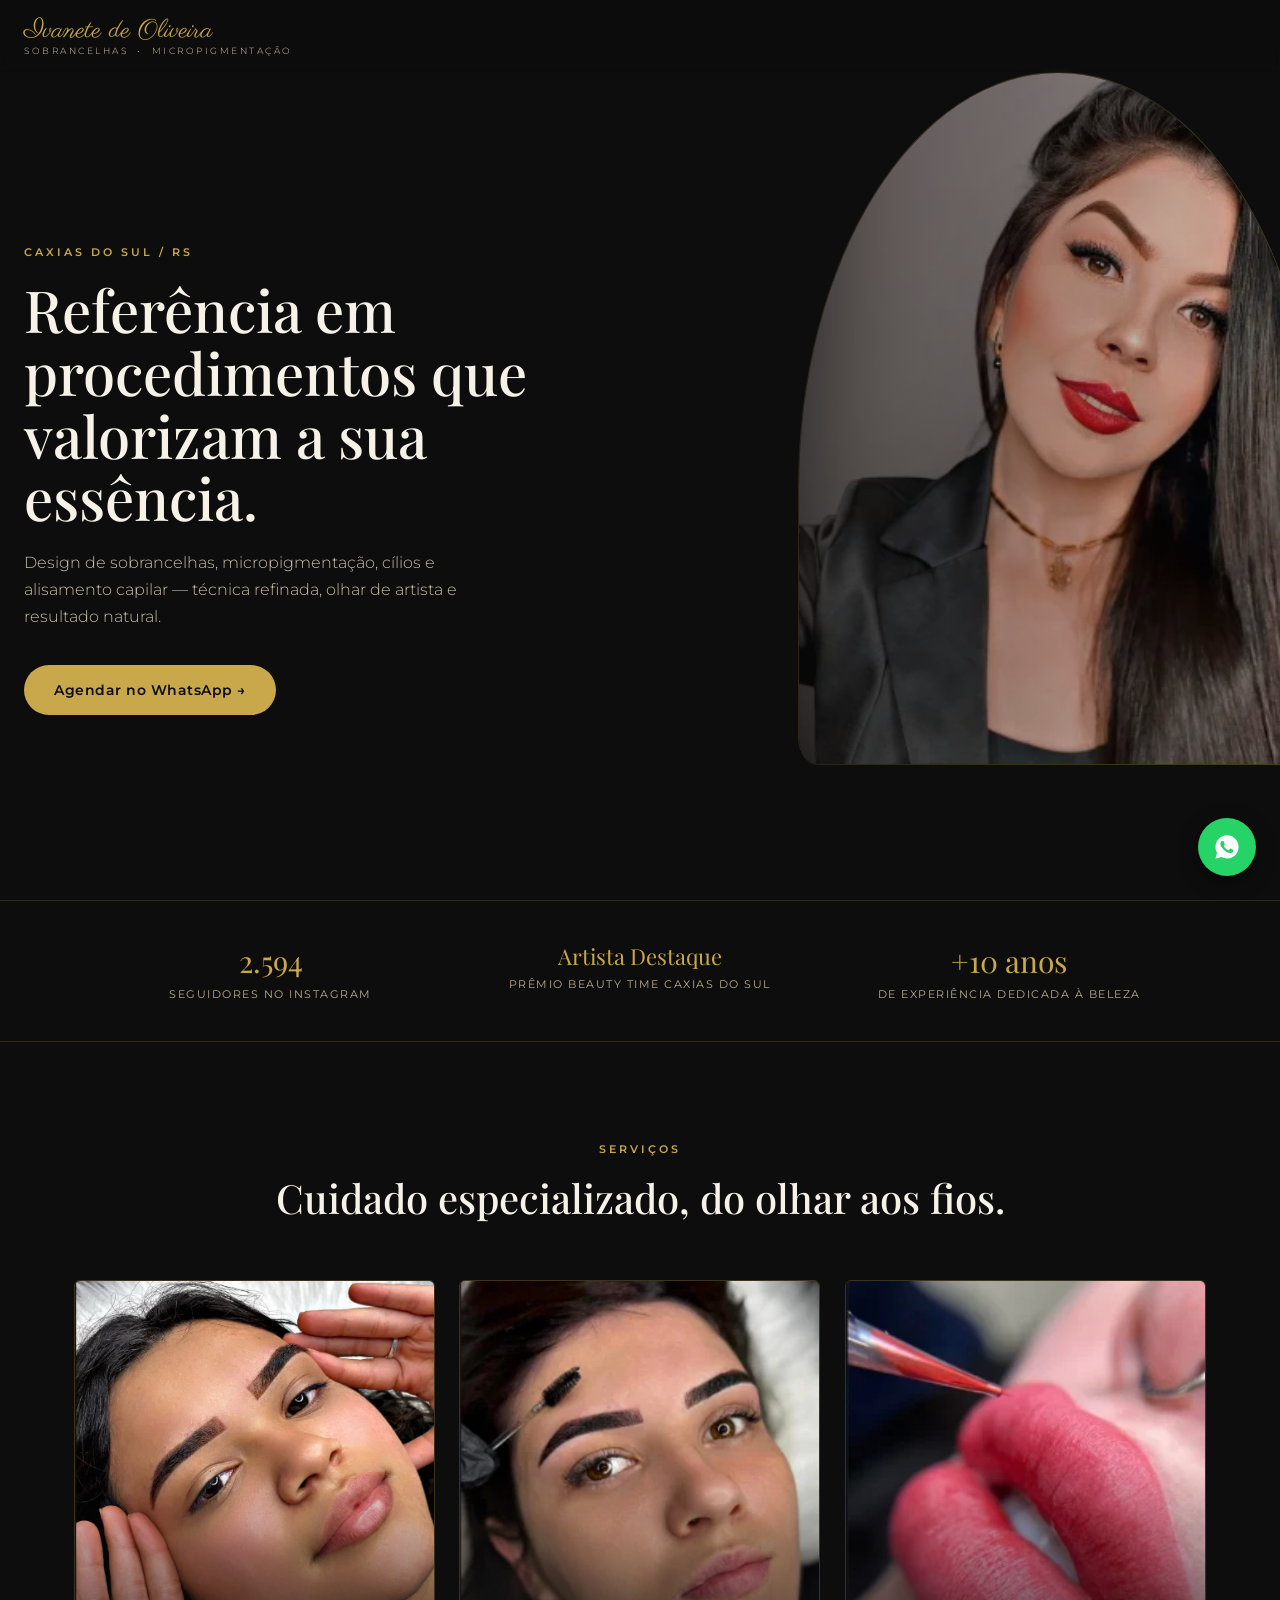
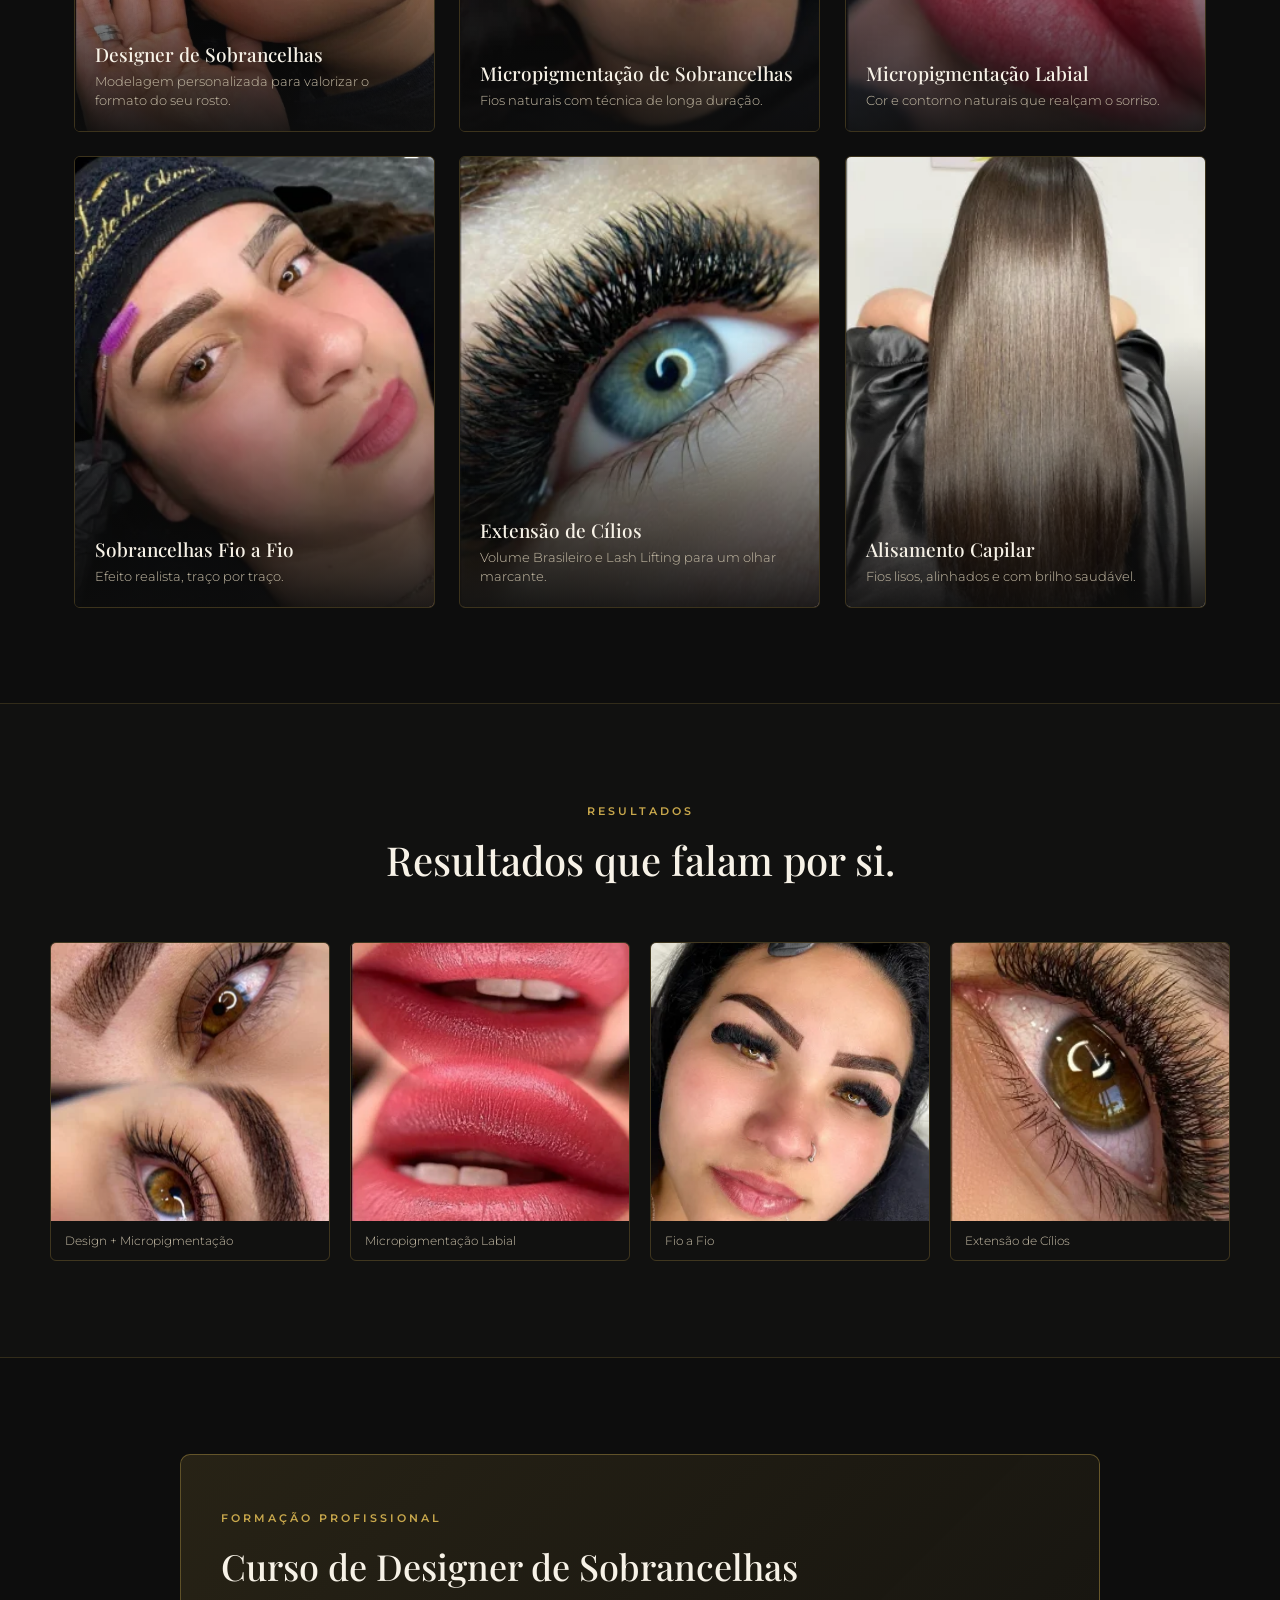
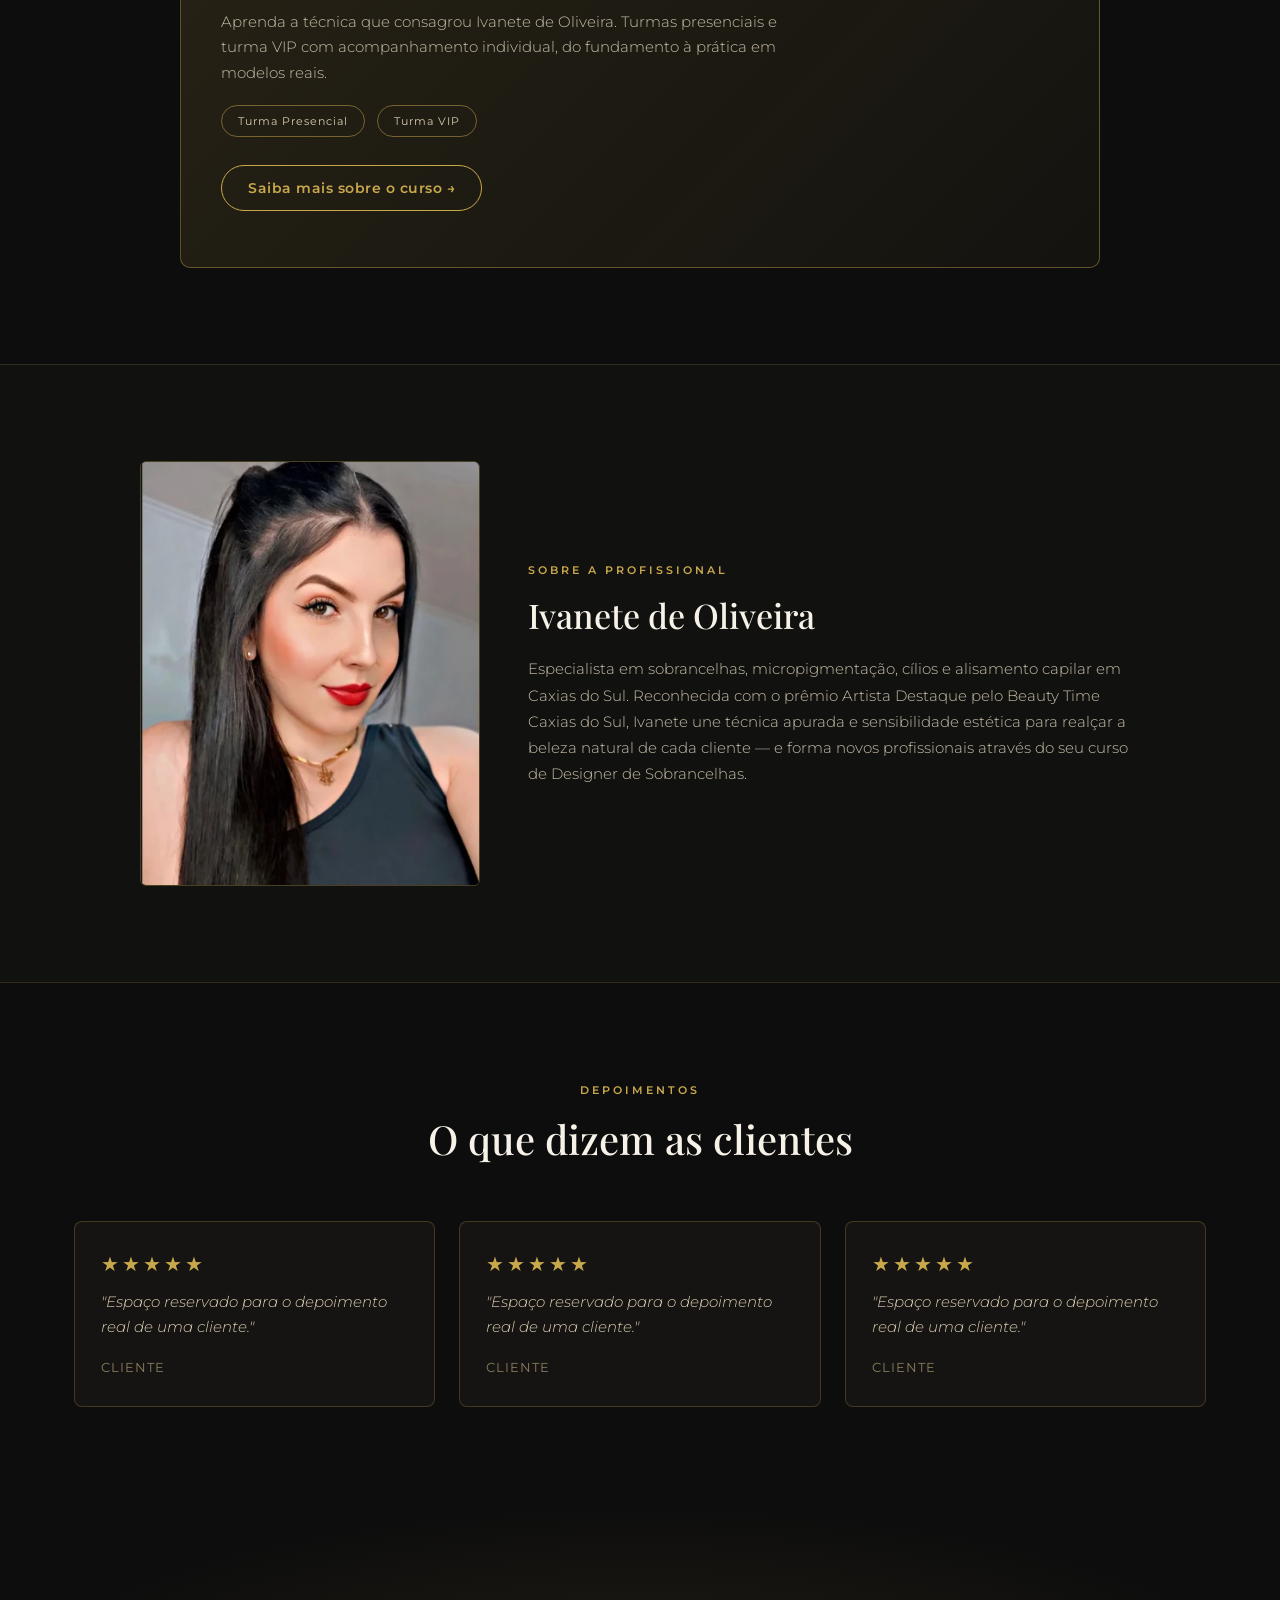
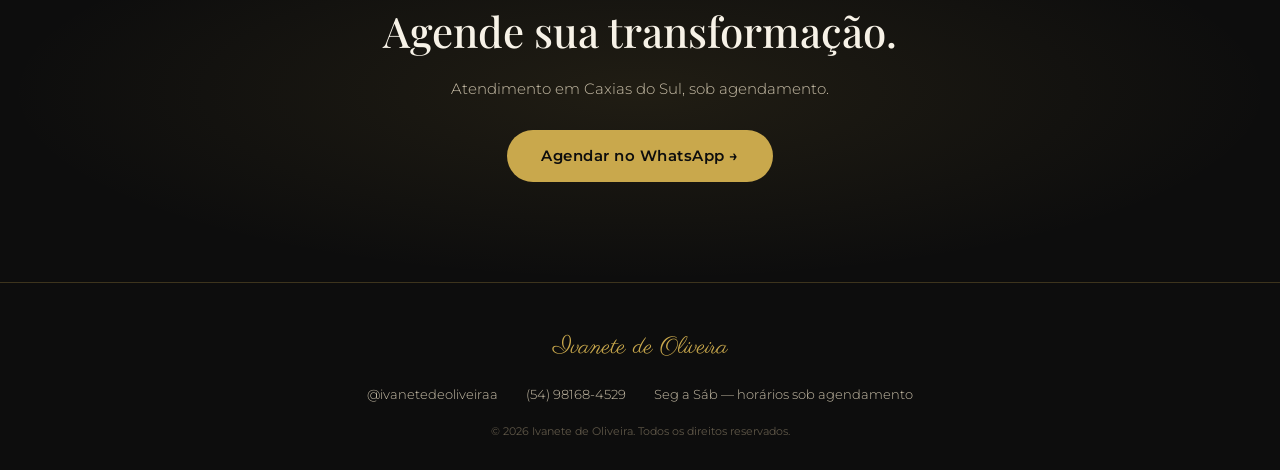
==== site/index.html @ 8d602ed1 "Add Ivanete de Oliveira landing page and design handoff bundle Implements the Claude Design handoff " ====
<!DOCTYPE html>
<html lang="pt-BR">
<head>
<meta charset="utf-8">
<meta name="viewport" content="width=device-width, initial-scale=1">
<title>Ivanete de Oliveira — Sobrancelhas • Micropigmentação • Caxias do Sul</title>
<meta name="description" content="Ivanete de Oliveira — especialista em design de sobrancelhas, micropigmentação, cílios e alisamento capilar em Caxias do Sul/RS. Agende no WhatsApp.">
<link rel="preconnect" href="https://fonts.googleapis.com">
<link rel="preconnect" href="https://fonts.gstatic.com" crossorigin>
<link href="https://fonts.googleapis.com/css2?family=Parisienne&family=Playfair+Display:ital,wght@0,400;0,500;0,600;1,400&family=Montserrat:wght@300;400;500;600;700&display=swap" rel="stylesheet">
<link rel="stylesheet" href="styles.css">
</head>
<body>

<!-- NAV -->
<header class="nav">
  <div class="nav-brand">
    <span class="nav-name">Ivanete de Oliveira</span>
    <span class="nav-tag">SOBRANCELHAS &nbsp;•&nbsp; MICROPIGMENTAÇÃO</span>
  </div>
</header>

<main>
  <!-- HERO -->
  <section class="hero" aria-label="Hero">
    <div class="hero-media">
      <div class="hero-arch">
        <img src="assets/img/hero-photo.webp" alt="Ivanete de Oliveira, especialista em sobrancelhas" width="520" height="693" style="object-position:49.56% 50%;">
      </div>
      <div class="hero-scrim"></div>
    </div>
    <div class="hero-content" data-reveal>
      <span class="eyebrow">CAXIAS DO SUL / RS</span>
      <h1>Referência em procedimentos que valorizam a sua essência.</h1>
      <p class="hero-sub">Design de sobrancelhas, micropigmentação, cílios e alisamento capilar — técnica refinada, olhar de artista e resultado natural.</p>
      <a class="btn btn-gold" href="https://wa.me/5554981684529?text=Ol%C3%A1%2C%20Ivanete!%20Quero%20agendar%20um%20hor%C3%A1rio." target="_blank" rel="noopener">Agendar no WhatsApp →</a>
    </div>
  </section>

  <!-- TRUST BADGES -->
  <section class="badges" aria-label="Selos de confiança">
    <div class="badges-grid" data-reveal>
      <div class="badge">
        <div class="badge-num">2.594</div>
        <div class="badge-label">Seguidores no Instagram</div>
      </div>
      <div class="badge">
        <div class="badge-num badge-num--sm">Artista Destaque</div>
        <div class="badge-label">Prêmio Beauty Time Caxias do Sul</div>
      </div>
      <div class="badge">
        <div class="badge-num">+10 anos</div>
        <div class="badge-label">De experiência dedicada à beleza</div>
      </div>
    </div>
  </section>

  <!-- SERVICES -->
  <section class="services" aria-label="Serviços">
    <div class="section-head" data-reveal>
      <span class="eyebrow">SERVIÇOS</span>
      <h2>Cuidado especializado, do olhar aos fios.</h2>
    </div>
    <div class="services-grid">
      <article class="service-card" data-tilt data-reveal>
        <img class="service-photo" src="assets/img/svc-design.webp" alt="Designer de Sobrancelhas" loading="lazy">
        <div class="service-scrim"></div>
        <div class="service-info">
          <h3>Designer de Sobrancelhas</h3>
          <p>Modelagem personalizada para valorizar o formato do seu rosto.</p>
        </div>
      </article>
      <article class="service-card" data-tilt data-reveal>
        <img class="service-photo" src="assets/img/svc-micropig.webp" alt="Micropigmentação de Sobrancelhas" loading="lazy">
        <div class="service-scrim"></div>
        <div class="service-info">
          <h3>Micropigmentação de Sobrancelhas</h3>
          <p>Fios naturais com técnica de longa duração.</p>
        </div>
      </article>
      <article class="service-card" data-tilt data-reveal>
        <img class="service-photo" src="assets/img/svc-labial.webp" alt="Micropigmentação Labial" loading="lazy">
        <div class="service-scrim"></div>
        <div class="service-info">
          <h3>Micropigmentação Labial</h3>
          <p>Cor e contorno naturais que realçam o sorriso.</p>
        </div>
      </article>
      <article class="service-card" data-tilt data-reveal>
        <img class="service-photo" src="assets/img/svc-fioafio.webp" alt="Sobrancelhas Fio a Fio" loading="lazy">
        <div class="service-scrim"></div>
        <div class="service-info">
          <h3>Sobrancelhas Fio a Fio</h3>
          <p>Efeito realista, traço por traço.</p>
        </div>
      </article>
      <article class="service-card" data-tilt data-reveal>
        <img class="service-photo" src="assets/img/svc-cilios.webp" alt="Extensão de Cílios" loading="lazy">
        <div class="service-scrim"></div>
        <div class="service-info">
          <h3>Extensão de Cílios</h3>
          <p>Volume Brasileiro e Lash Lifting para um olhar marcante.</p>
        </div>
      </article>
      <article class="service-card" data-tilt data-reveal>
        <img class="service-photo" src="assets/img/svc-alisamento.webp" alt="Alisamento Capilar" loading="lazy">
        <div class="service-scrim"></div>
        <div class="service-info">
          <h3>Alisamento Capilar</h3>
          <p>Fios lisos, alinhados e com brilho saudável.</p>
        </div>
      </article>
    </div>
  </section>

  <!-- RESULTADOS -->
  <section class="results" aria-label="Resultados">
    <div class="results-inner">
      <div class="section-head" data-reveal>
        <span class="eyebrow">RESULTADOS</span>
        <h2>Resultados que falam por si.</h2>
      </div>
      <div class="results-grid">
        <figure class="result-card" data-reveal>
          <img src="assets/img/resultado-1.webp" alt="Design + Micropigmentação" loading="lazy">
          <figcaption>Design + Micropigmentação</figcaption>
        </figure>
        <figure class="result-card" data-reveal>
          <img src="assets/img/resultado-2.webp" alt="Micropigmentação Labial" loading="lazy">
          <figcaption>Micropigmentação Labial</figcaption>
        </figure>
        <figure class="result-card" data-reveal>
          <img src="assets/img/resultado-3.webp" alt="Fio a Fio" loading="lazy">
          <figcaption>Fio a Fio</figcaption>
        </figure>
        <figure class="result-card" data-reveal>
          <img src="assets/img/resultado-4.webp" alt="Extensão de Cílios" loading="lazy">
          <figcaption>Extensão de Cílios</figcaption>
        </figure>
      </div>
    </div>
  </section>

  <!-- CURSOS -->
  <section class="courses" aria-label="Cursos">
    <div class="course-box" data-reveal>
      <span class="eyebrow">FORMAÇÃO PROFISSIONAL</span>
      <h2>Curso de Designer de Sobrancelhas</h2>
      <p>Aprenda a técnica que consagrou Ivanete de Oliveira. Turmas presenciais e turma VIP com acompanhamento individual, do fundamento à prática em modelos reais.</p>
      <div class="tags">
        <span class="tag">Turma Presencial</span>
        <span class="tag">Turma VIP</span>
      </div>
      <a class="btn btn-outline" href="https://wa.me/5554981684529?text=Ol%C3%A1!%20Quero%20saber%20mais%20sobre%20o%20Curso%20de%20Designer%20de%20Sobrancelhas." target="_blank" rel="noopener">Saiba mais sobre o curso →</a>
    </div>
  </section>

  <!-- SOBRE -->
  <section class="about" aria-label="Sobre a profissional">
    <div class="about-grid" data-reveal>
      <div class="about-photo">
        <img src="assets/img/about-photo.webp" alt="Foto de Ivanete de Oliveira" loading="lazy">
      </div>
      <div class="about-text">
        <span class="eyebrow">SOBRE A PROFISSIONAL</span>
        <h2>Ivanete de Oliveira</h2>
        <p>Especialista em sobrancelhas, micropigmentação, cílios e alisamento capilar em Caxias do Sul. Reconhecida com o prêmio Artista Destaque pelo Beauty Time Caxias do Sul, Ivanete une técnica apurada e sensibilidade estética para realçar a beleza natural de cada cliente — e forma novos profissionais através do seu curso de Designer de Sobrancelhas.</p>
      </div>
    </div>
  </section>

  <!-- DEPOIMENTOS -->
  <section class="testimonials" aria-label="Depoimentos">
    <div class="section-head" data-reveal>
      <span class="eyebrow">DEPOIMENTOS</span>
      <h2>O que dizem as clientes</h2>
    </div>
    <div class="testimonials-grid">
      <blockquote class="testimonial-card" data-reveal>
        <div class="stars">★★★★★</div>
        <p>"Espaço reservado para o depoimento real de uma cliente."</p>
        <cite>Cliente</cite>
      </blockquote>
      <blockquote class="testimonial-card" data-reveal>
        <div class="stars">★★★★★</div>
        <p>"Espaço reservado para o depoimento real de uma cliente."</p>
        <cite>Cliente</cite>
      </blockquote>
      <blockquote class="testimonial-card" data-reveal>
        <div class="stars">★★★★★</div>
        <p>"Espaço reservado para o depoimento real de uma cliente."</p>
        <cite>Cliente</cite>
      </blockquote>
    </div>
  </section>

  <!-- CTA FINAL -->
  <section class="cta-final" aria-label="Chamada final">
    <div data-reveal>
      <h2>Agende sua transformação.</h2>
      <p>Atendimento em Caxias do Sul, sob agendamento.</p>
      <a class="btn btn-gold" href="https://wa.me/5554981684529?text=Ol%C3%A1%2C%20Ivanete!%20Quero%20agendar%20um%20hor%C3%A1rio." target="_blank" rel="noopener">Agendar no WhatsApp →</a>
    </div>
  </section>
</main>

<!-- FOOTER -->
<footer class="footer">
  <span class="footer-name">Ivanete de Oliveira</span>
  <div class="footer-links">
    <a href="https://instagram.com/ivanetedeoliveiraa" target="_blank" rel="noopener">@ivanetedeoliveiraa</a>
    <a href="https://wa.me/5554981684529" target="_blank" rel="noopener">(54) 98168-4529</a>
    <span>Seg a Sáb — horários sob agendamento</span>
  </div>
  <div class="footer-copy">© 2026 Ivanete de Oliveira. Todos os direitos reservados.</div>
</footer>

<!-- WHATSAPP FLOAT -->
<a class="whatsapp-float" href="https://wa.me/5554981684529?text=Ol%C3%A1%2C%20Ivanete!%20Quero%20agendar%20um%20hor%C3%A1rio." target="_blank" rel="noopener" aria-label="Agendar no WhatsApp">
  <svg width="28" height="28" viewBox="0 0 24 24" fill="none">
    <path d="M12.04 2c-5.46 0-9.9 4.44-9.9 9.9 0 1.75.46 3.45 1.32 4.95L2 22l5.28-1.38a9.87 9.87 0 0 0 4.76 1.21h.01c5.46 0 9.9-4.44 9.9-9.9 0-2.64-1.03-5.13-2.9-7A9.83 9.83 0 0 0 12.04 2z" fill="#fff"/>
    <path d="M9.2 7.3c-.2-.45-.42-.46-.62-.47h-.53c-.18 0-.48.07-.73.34-.25.27-.96.94-.96 2.3 0 1.35 0.98 2.66 1.12 2.84.14.18 1.9 3.04 4.68 4.14 2.31.92 2.78.74 3.28.69.5-.05 1.6-.65 1.83-1.28.22-.63.22-1.17.16-1.28-.07-.11-.25-.18-.53-.32-.27-.14-1.6-.79-1.85-.88-.25-.09-.43-.14-.61.14-.18.27-.7.88-.86 1.06-.16.18-.32.2-.59.07-.27-.14-1.14-.42-2.17-1.34-.8-.71-1.35-1.6-1.5-1.87-.16-.27-.02-.42.12-.55.12-.12.27-.32.4-.48.13-.16.18-.27.27-.45.09-.18.05-.34-.02-.48-.07-.14-.6-1.5-.85-2.05z" fill="#25D366"/>
  </svg>
</a>

<script src="script.js"></script>
</body>
</html>
---- site/styles.css ----
:root {
  --black: #0d0d0d;
  --black-2: #111110;
  --gold: #C9A84C;
  --gold-light: #E0BE63;
  --cream: #F3EEE3;
  --cream-2: #F7F2E7;
  --text-muted: #C9BFA9;
  --text-dim: #B8AC8F;
  --text-dim-2: #D8CBAE;
  --text-faint: #8a7d5e;
  --text-copyright: #5f5748;
  --border-gold: rgba(201, 168, 76, 0.18);
  --border-gold-strong: rgba(201, 168, 76, 0.25);
}

* { box-sizing: border-box; }

html { scroll-behavior: smooth; }

body {
  margin: 0;
  background: var(--black);
  color: var(--cream);
  font-family: 'Montserrat', sans-serif;
  width: 100%;
  overflow-x: hidden;
  position: relative;
}

::selection { background: var(--gold); color: var(--black); }

img { display: block; max-width: 100%; }

h1, h2, h3, p { margin: 0; }

@keyframes floatArch {
  0%, 100% { transform: translateY(0); }
  50% { transform: translateY(-10px); }
}

@keyframes pulseRing {
  0% { box-shadow: 0 0 0 0 rgba(201, 168, 76, 0.55); }
  100% { box-shadow: 0 0 0 16px rgba(201, 168, 76, 0); }
}

.eyebrow {
  font-size: 11px;
  letter-spacing: 3px;
  color: var(--gold);
  font-weight: 600;
}

/* Reveal-on-scroll */
[data-reveal] {
  opacity: 0;
  transform: translateY(20px);
  transition: opacity 0.8s ease, transform 0.8s ease;
}
[data-reveal].is-visible {
  opacity: 1;
  transform: translateY(0);
}
.hero-content[data-reveal] { transform: translateY(24px); transition: opacity 0.9s ease, transform 0.9s ease; }
.hero-content[data-reveal].is-visible { transform: translateY(0); }

/* Buttons */
.btn {
  display: inline-flex;
  align-items: center;
  gap: 10px;
  font-weight: 600;
  letter-spacing: 0.5px;
  text-decoration: none;
  border-radius: 999px;
}
.btn-gold {
  background: var(--gold);
  color: var(--black);
  padding: 16px 30px;
  font-size: 14px;
}
.btn-gold:hover { background: var(--gold-light); }
.btn-outline {
  background: transparent;
  color: var(--gold);
  padding: 14px 26px;
  border: 1px solid var(--gold);
  font-size: 13.5px;
  margin-top: 8px;
}
.btn-outline:hover { background: var(--gold); color: var(--black); }

/* NAV */
.nav {
  position: fixed;
  top: 0; left: 0; right: 0;
  z-index: 40;
  display: flex;
  align-items: center;
  justify-content: space-between;
  padding: 18px 24px;
  background: linear-gradient(180deg, rgba(13, 13, 13, 0.85), rgba(13, 13, 13, 0));
  backdrop-filter: blur(2px);
}
.nav-brand { display: flex; flex-direction: column; line-height: 1; }
.nav-name { font-family: 'Parisienne', cursive; font-size: 26px; color: var(--gold); }
.nav-tag { font-weight: 300; font-size: 9px; letter-spacing: 2.5px; color: var(--text-dim-2); margin-top: 2px; }

/* HERO */
.hero {
  position: relative;
  min-height: 100svh;
  display: flex;
  align-items: center;
  padding: 120px 24px 64px;
}
.hero-media { position: absolute; inset: 0; overflow: hidden; z-index: 0; }
.hero-arch {
  position: absolute;
  right: -3%;
  top: 8%;
  width: 70%;
  max-width: 520px;
  aspect-ratio: 3 / 4;
  animation: floatArch 7s ease-in-out infinite;
  border-radius: 50% 50% 4% 4% / 60% 60% 4% 4%;
  overflow: hidden;
  border: 1px solid rgba(201, 168, 76, 0.35);
}
.hero-arch img { width: 100%; height: 100%; object-fit: cover; }
.hero-scrim {
  position: absolute;
  inset: 0;
  background: linear-gradient(90deg, rgba(13, 13, 13, 0.98) 30%, rgba(13, 13, 13, 0.55) 62%, rgba(13, 13, 13, 0.15) 100%);
  pointer-events: none;
}
.hero-content { position: relative; z-index: 1; max-width: 620px; }
.hero-content .eyebrow { display: inline-block; }
.hero-content h1 {
  font-family: 'Playfair Display', serif;
  font-weight: 500;
  font-size: clamp(34px, 6vw, 58px);
  line-height: 1.08;
  margin: 18px 0 20px;
  color: var(--cream-2);
}
.hero-sub {
  font-size: 16px;
  line-height: 1.7;
  color: var(--text-muted);
  max-width: 480px;
  margin: 0 0 34px;
  font-weight: 300;
}

/* TRUST BADGES */
.badges {
  border-top: 1px solid var(--border-gold);
  border-bottom: 1px solid var(--border-gold);
  padding: 40px 24px;
}
.badges-grid {
  max-width: 1080px;
  margin: 0 auto;
  display: grid;
  grid-template-columns: repeat(auto-fit, minmax(220px, 1fr));
  gap: 28px;
  text-align: center;
}
.badge-num { font-family: 'Playfair Display', serif; font-size: 30px; color: var(--gold); }
.badge-num--sm { font-size: 22px; }
.badge-label {
  font-size: 11px;
  letter-spacing: 1.5px;
  color: var(--text-dim);
  margin-top: 6px;
  text-transform: uppercase;
}

/* Section heading pattern */
.section-head { text-align: center; margin-bottom: 56px; }
.section-head h2 {
  font-family: 'Playfair Display', serif;
  font-weight: 500;
  font-size: clamp(28px, 4vw, 40px);
  color: var(--cream-2);
  margin: 14px 0 0;
}

/* SERVICES */
.services { padding: 96px 24px; max-width: 1180px; margin: 0 auto; }
.services-grid { display: grid; grid-template-columns: repeat(auto-fit, minmax(280px, 1fr)); gap: 24px; }
.service-card {
  position: relative;
  border-radius: 6px;
  overflow: hidden;
  aspect-ratio: 4 / 5;
  border: 1px solid var(--border-gold-strong);
  will-change: transform;
}
.service-photo { position: absolute; inset: 0; width: 100%; height: 100%; object-fit: cover; }
.service-scrim {
  position: absolute;
  inset: 0;
  background: linear-gradient(180deg, rgba(13, 13, 13, 0) 40%, rgba(13, 13, 13, 0.92) 100%);
  pointer-events: none;
}
.service-info { position: absolute; left: 20px; right: 20px; bottom: 20px; }
.service-info h3 {
  font-family: 'Playfair Display', serif;
  font-weight: 500;
  font-size: 19px;
  color: var(--cream-2);
  margin: 0 0 6px;
}
.service-info p { font-size: 12.5px; color: var(--text-muted); font-weight: 300; line-height: 1.5; }

/* RESULTADOS */
.results {
  padding: 96px 24px;
  background: var(--black-2);
  border-top: 1px solid var(--border-gold);
  border-bottom: 1px solid var(--border-gold);
}
.results-inner { max-width: 1180px; margin: 0 auto; }
.results-grid { display: grid; grid-template-columns: repeat(auto-fit, minmax(220px, 1fr)); gap: 20px; }
.result-card { margin: 0; border-radius: 6px; overflow: hidden; border: 1px solid var(--border-gold-strong); }
.result-card img { width: 100%; aspect-ratio: 1 / 1; object-fit: cover; }
.result-card figcaption { padding: 12px 14px; font-size: 12px; color: var(--text-muted); font-weight: 300; }

/* CURSOS */
.courses { padding: 96px 24px; }
.course-box {
  max-width: 920px;
  margin: 0 auto;
  background: linear-gradient(135deg, rgba(201, 168, 76, 0.14), rgba(201, 168, 76, 0.04));
  border: 1px solid rgba(201, 168, 76, 0.4);
  border-radius: 10px;
  padding: 56px 40px;
  display: flex;
  flex-direction: column;
  align-items: flex-start;
  gap: 20px;
}
.course-box h2 {
  font-family: 'Playfair Display', serif;
  font-weight: 500;
  font-size: clamp(26px, 3.6vw, 36px);
  color: var(--cream-2);
  line-height: 1.2;
}
.course-box p {
  font-size: 15px;
  line-height: 1.7;
  color: var(--text-muted);
  font-weight: 300;
  max-width: 600px;
}
.tags { display: flex; gap: 12px; flex-wrap: wrap; }
.tag {
  font-size: 11px;
  letter-spacing: 1px;
  padding: 8px 16px;
  border: 1px solid rgba(201, 168, 76, 0.5);
  border-radius: 20px;
  color: var(--text-dim-2);
}

/* SOBRE */
.about {
  padding: 96px 24px;
  background: var(--black-2);
  border-top: 1px solid var(--border-gold);
  border-bottom: 1px solid var(--border-gold);
}
.about-grid {
  max-width: 1000px;
  margin: 0 auto;
  display: grid;
  grid-template-columns: minmax(220px, 340px) 1fr;
  gap: 48px;
  align-items: center;
}
.about-photo { aspect-ratio: 4 / 5; border-radius: 6px; overflow: hidden; border: 1px solid rgba(201, 168, 76, 0.3); }
.about-photo img { width: 100%; height: 100%; object-fit: cover; }
.about-text h2 {
  font-family: 'Playfair Display', serif;
  font-weight: 500;
  font-size: clamp(26px, 3.6vw, 34px);
  color: var(--cream-2);
  margin: 14px 0 18px;
}
.about-text p { font-size: 15px; line-height: 1.75; color: var(--text-muted); font-weight: 300; }

/* DEPOIMENTOS */
.testimonials { padding: 96px 24px; max-width: 1180px; margin: 0 auto; }
.testimonials-grid { display: grid; grid-template-columns: repeat(auto-fit, minmax(260px, 1fr)); gap: 24px; }
.testimonial-card {
  margin: 0;
  background: #151412;
  border: 1px solid var(--border-gold-strong);
  border-radius: 8px;
  padding: 30px 26px;
}
.stars { color: var(--gold); font-size: 20px; letter-spacing: 3px; margin-bottom: 14px; }
.testimonial-card p {
  font-size: 14.5px;
  line-height: 1.7;
  color: var(--text-dim-2);
  font-weight: 300;
  font-style: italic;
  margin: 0 0 18px;
}
.testimonial-card cite {
  font-style: normal;
  font-size: 12.5px;
  letter-spacing: 1px;
  color: var(--text-faint);
  text-transform: uppercase;
}

/* CTA FINAL */
.cta-final {
  padding: 100px 24px;
  text-align: center;
  background: radial-gradient(ellipse at center, rgba(201, 168, 76, 0.1), rgba(13, 13, 13, 0) 70%);
}
.cta-final h2 {
  font-family: 'Playfair Display', serif;
  font-weight: 500;
  font-size: clamp(28px, 4.2vw, 42px);
  color: var(--cream-2);
  margin: 0 0 20px;
}
.cta-final p { font-size: 15px; color: var(--text-muted); font-weight: 300; margin: 0 0 32px; }
.cta-final .btn-gold { padding: 17px 34px; font-size: 14.5px; }

/* FOOTER */
.footer { border-top: 1px solid var(--border-gold-strong); padding: 48px 24px 32px; text-align: center; }
.footer-name { font-family: 'Parisienne', cursive; font-size: 24px; color: var(--gold); }
.footer-links {
  display: flex;
  justify-content: center;
  gap: 28px;
  flex-wrap: wrap;
  margin: 22px 0;
  font-size: 13px;
  color: var(--text-muted);
  font-weight: 300;
}
.footer-links a { color: var(--text-muted); text-decoration: none; }
.footer-links a:hover { color: var(--gold); }
.footer-copy { font-size: 11px; color: var(--text-copyright); }

/* WHATSAPP FLOAT */
.whatsapp-float {
  position: fixed;
  bottom: 24px;
  right: 24px;
  z-index: 50;
  width: 58px;
  height: 58px;
  border-radius: 50%;
  background: #25D366;
  display: flex;
  align-items: center;
  justify-content: center;
  box-shadow: 0 6px 20px rgba(0, 0, 0, 0.4);
  animation: pulseRing 2.4s infinite;
  text-decoration: none;
}

/* Mobile refinements (mobile-first, fully responsive per brief) */
@media (max-width: 640px) {
  .about-grid { grid-template-columns: 1fr; gap: 28px; }
  .about-photo { max-width: 300px; margin: 0 auto; }
  .course-box { padding: 40px 26px; }
  .services, .testimonials { padding: 72px 20px; }
  .results, .about, .courses { padding: 72px 20px; }
}

@media (prefers-reduced-motion: reduce) {
  .hero-arch, .whatsapp-float { animation: none; }
  [data-reveal] { transition: none; }
}
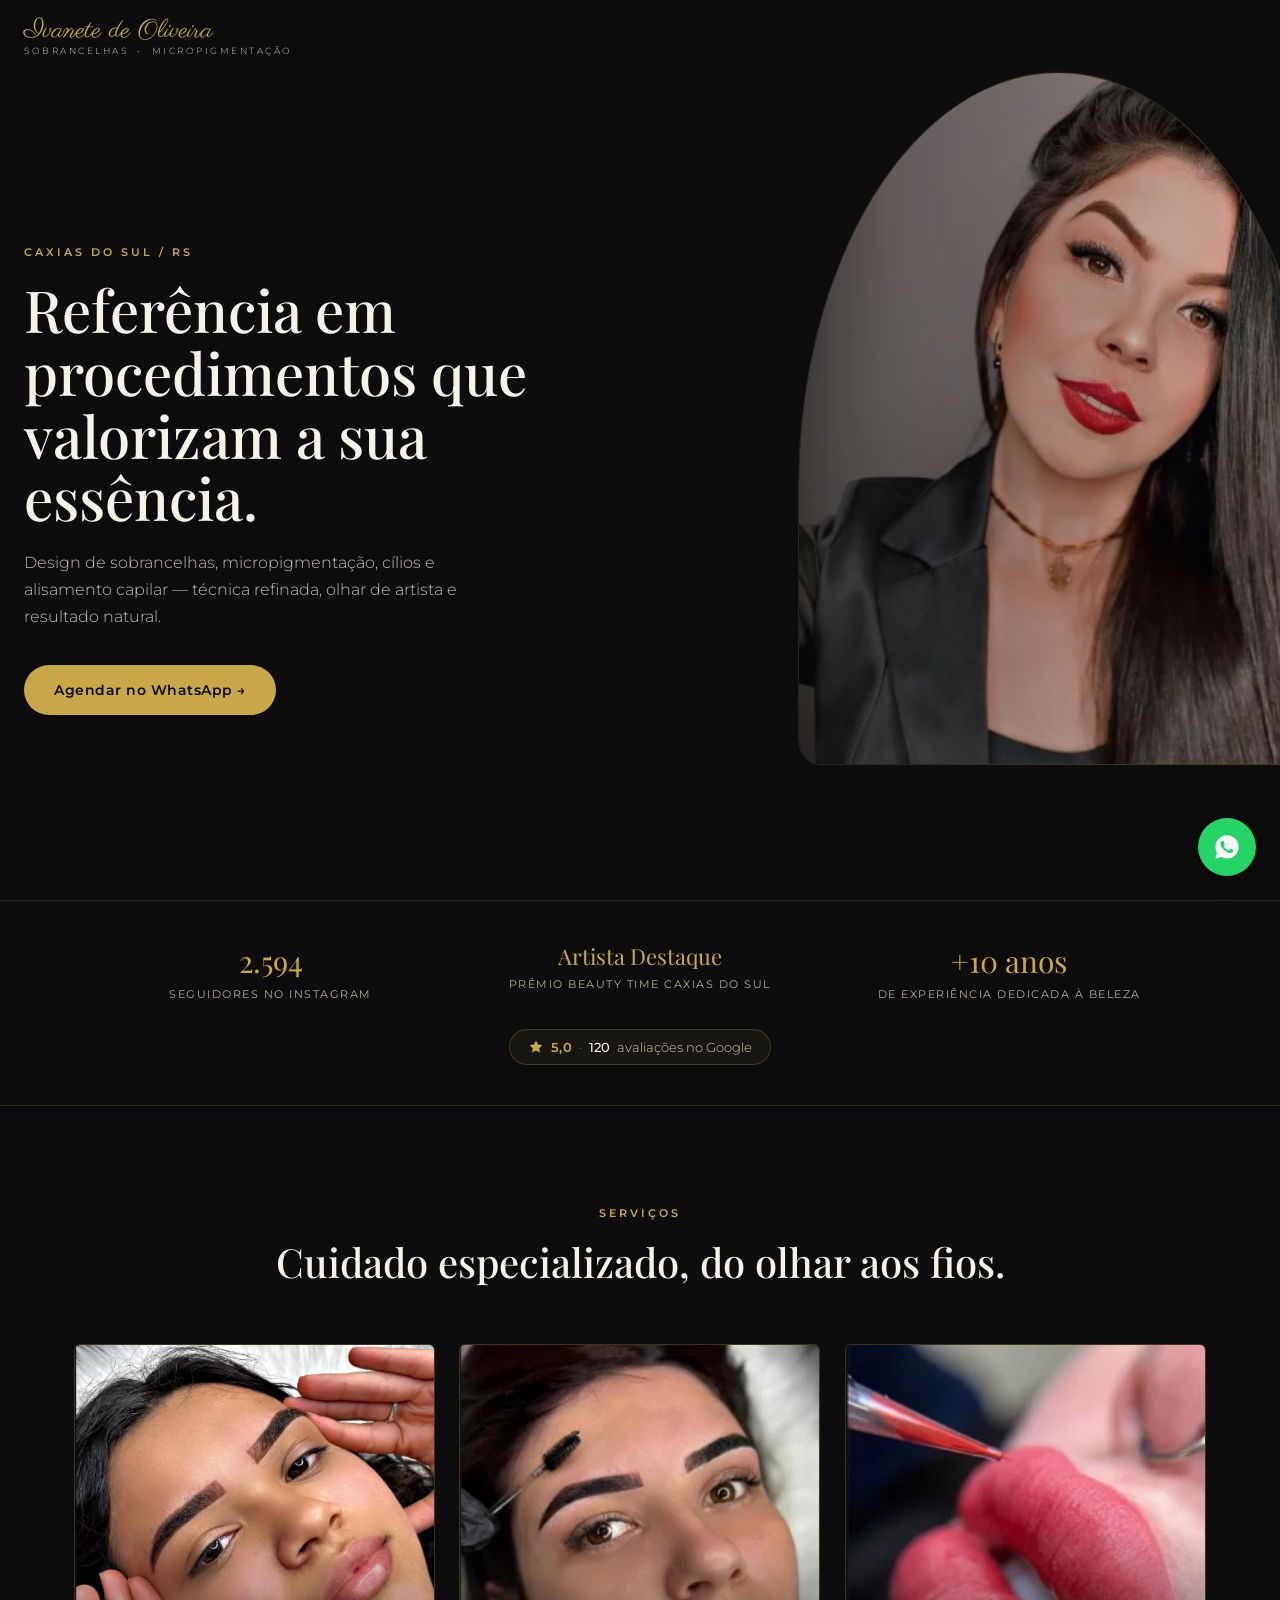
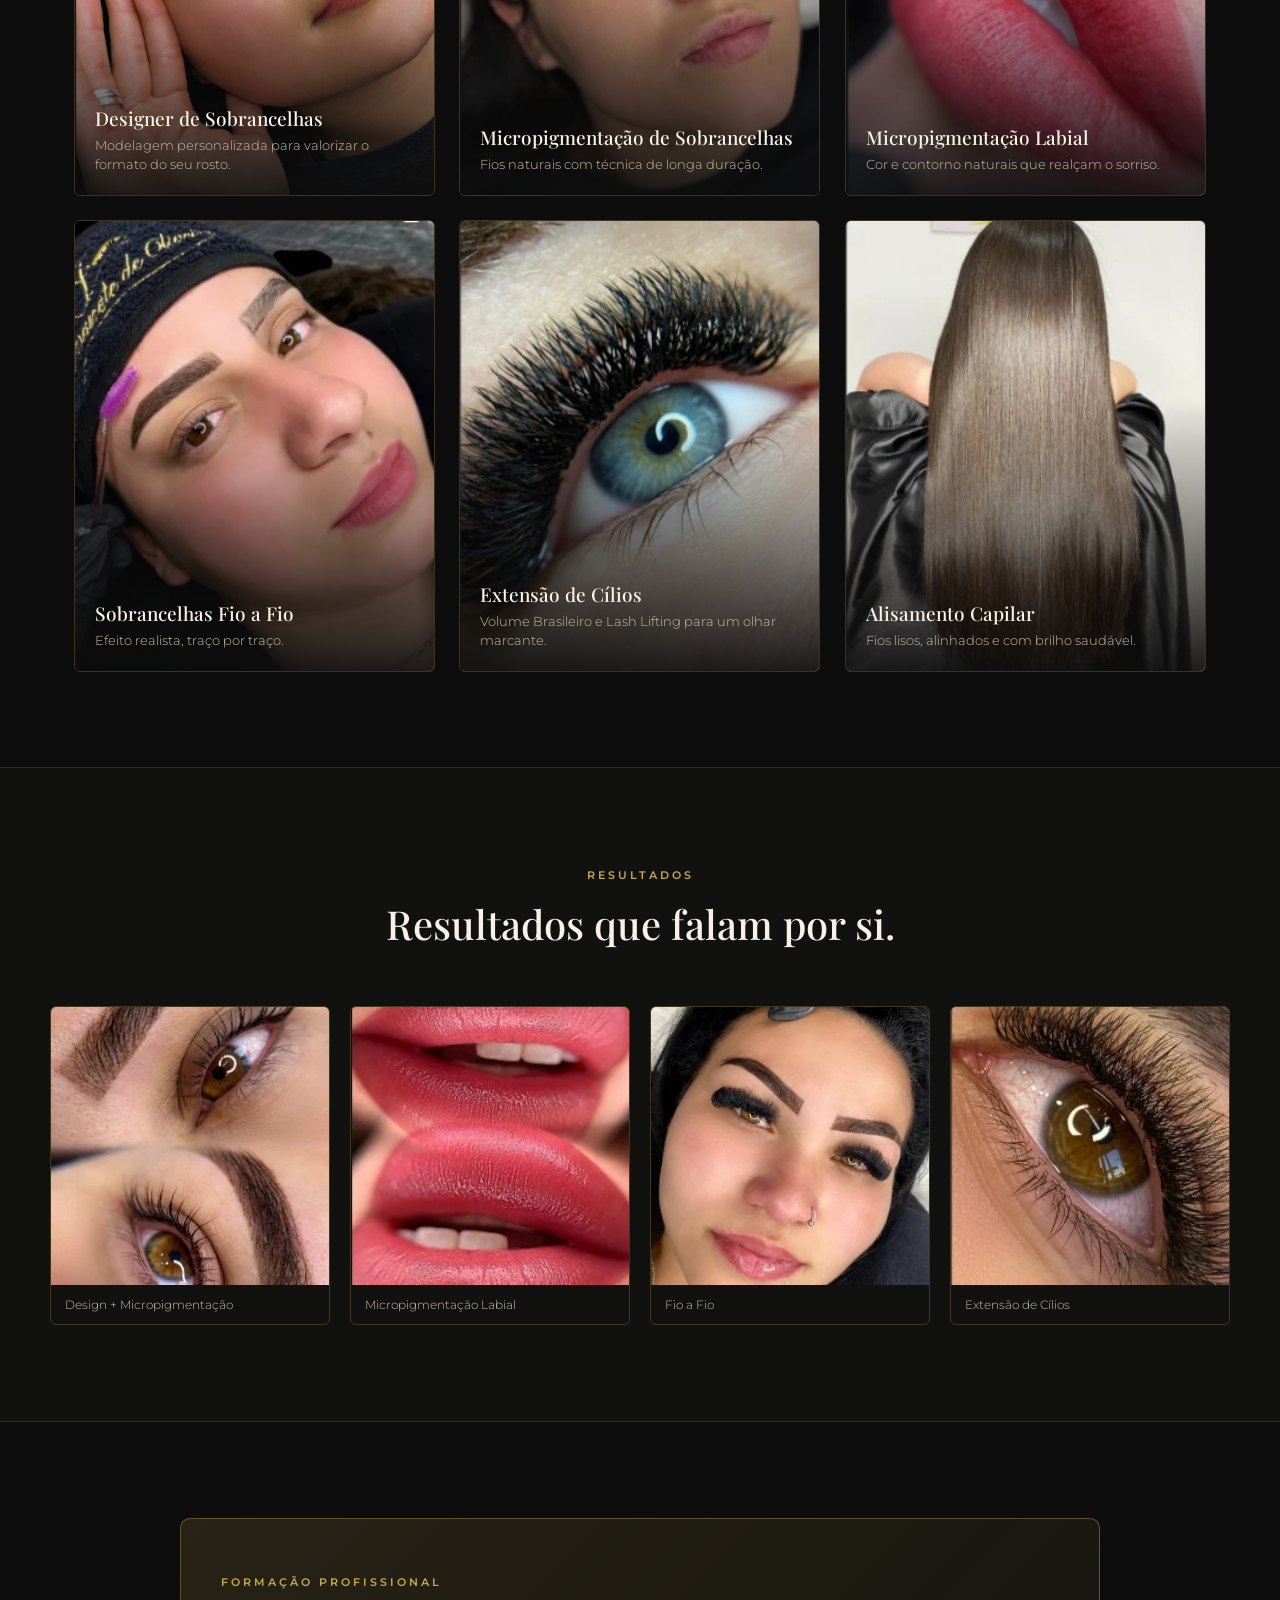
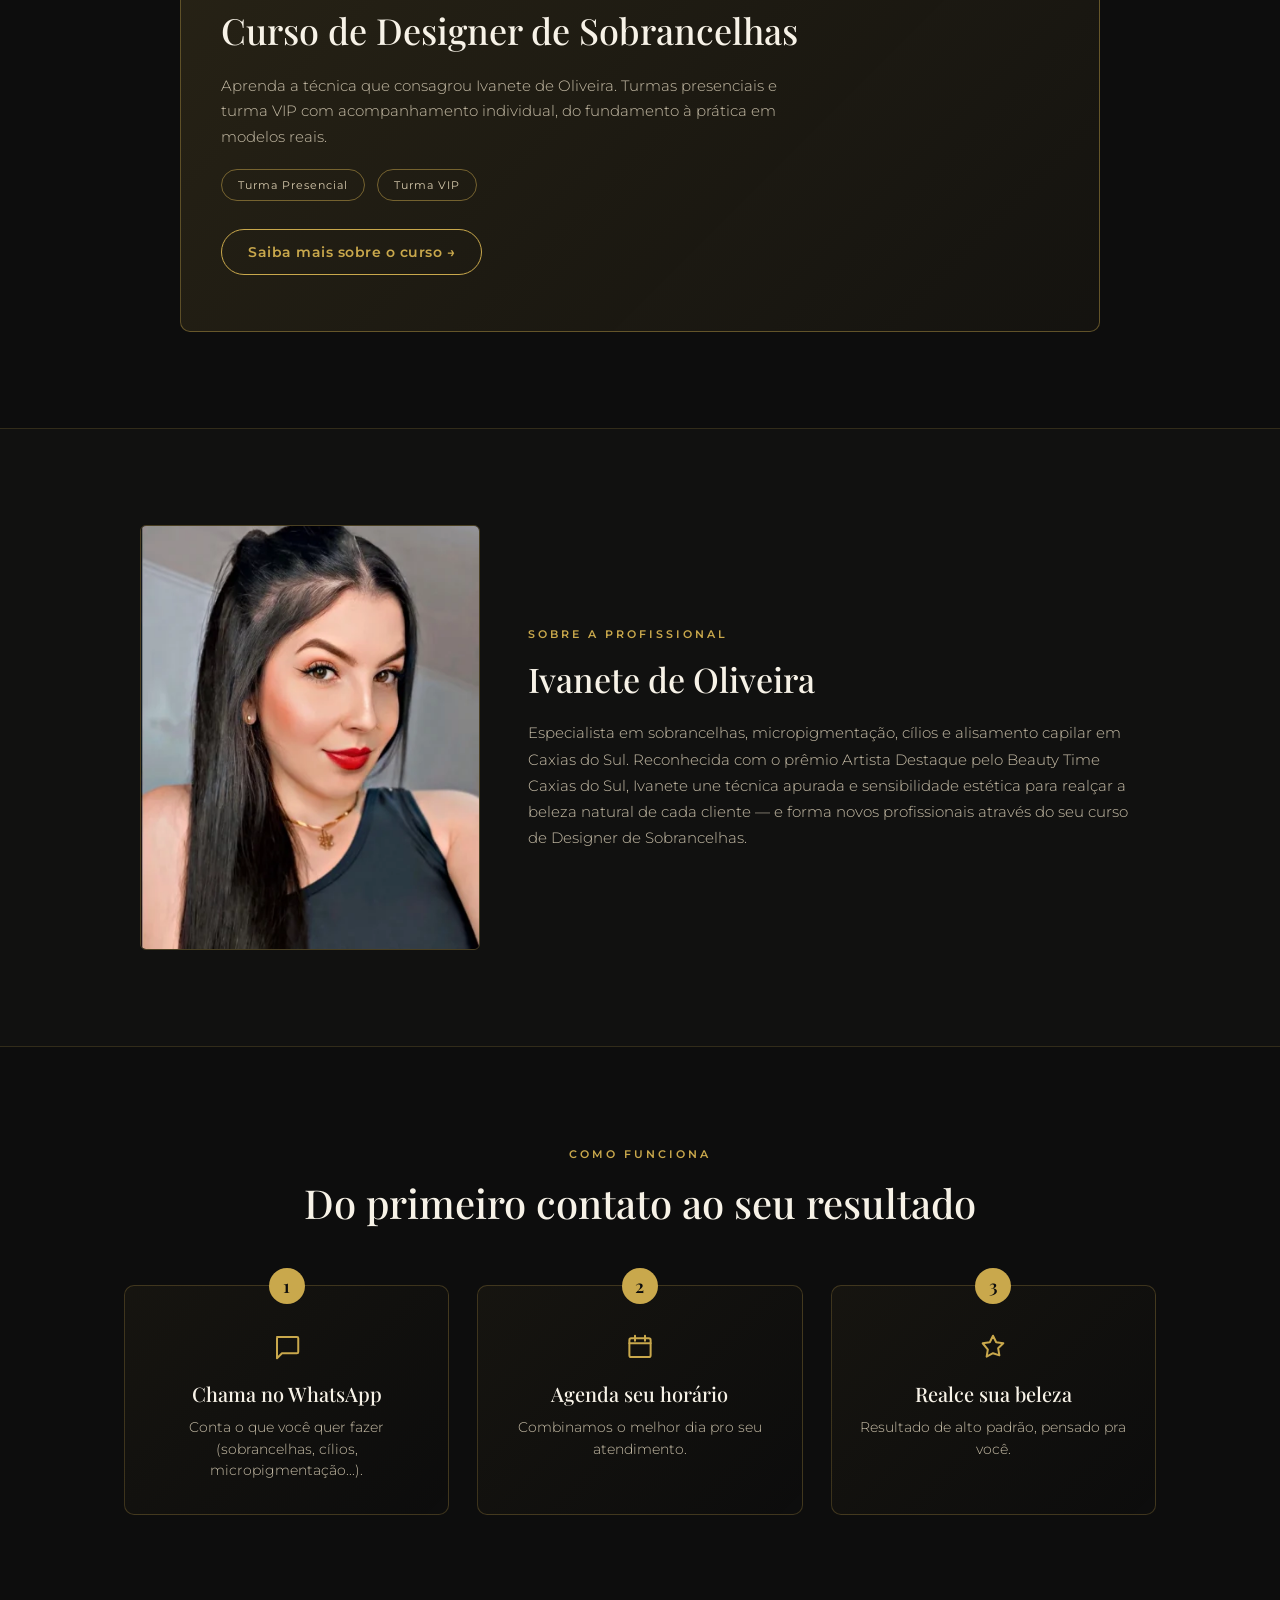
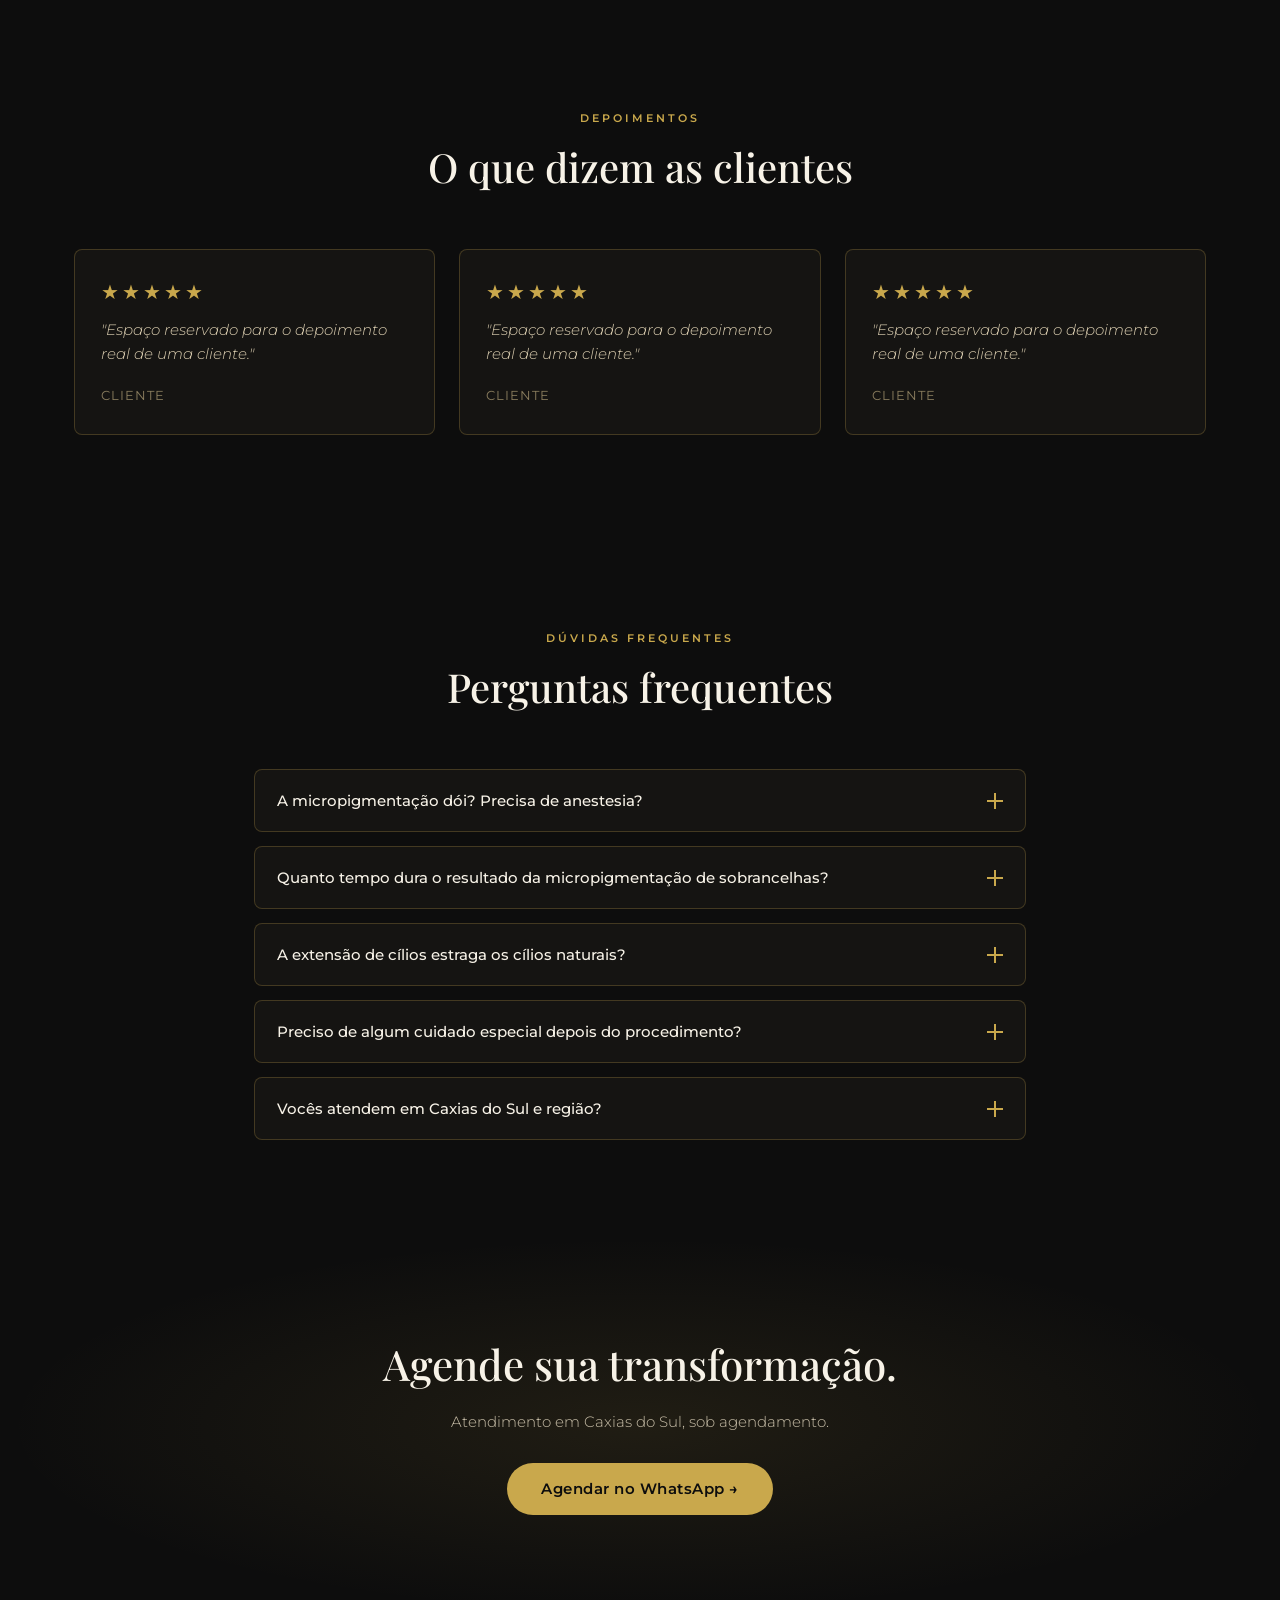
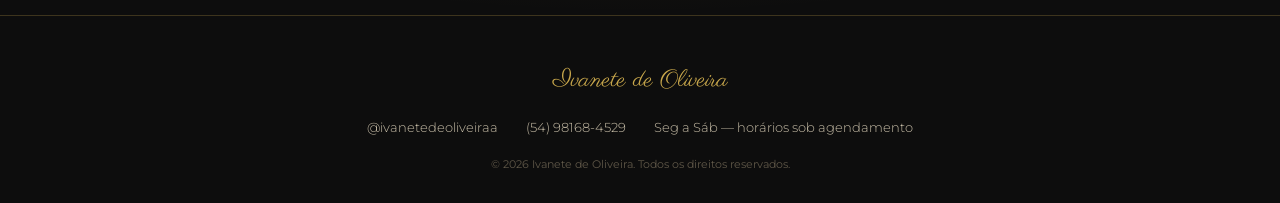
==== commit 3723eeb0: "Adiciona badge do Google, secao Como Funciona, FAQ e Open Graph - Badge de nota do Google (prova soc" ====
--- a/site/index.html
+++ b/site/index.html
@@ -5,6 +5,15 @@
 <meta name="viewport" content="width=device-width, initial-scale=1">
 <title>Ivanete de Oliveira — Sobrancelhas • Micropigmentação • Caxias do Sul</title>
 <meta name="description" content="Ivanete de Oliveira — especialista em design de sobrancelhas, micropigmentação, cílios e alisamento capilar em Caxias do Sul/RS. Agende no WhatsApp.">
+
+<!-- Open Graph / preview ao compartilhar -->
+<meta property="og:type" content="website">
+<meta property="og:title" content="Ivanete de Oliveira | Sobrancelhas, Micropigmentação e Cílios em Caxias do Sul">
+<meta property="og:description" content="Referência em procedimentos que valorizam sua essência. Resultados de alto padrão em sobrancelhas, micropigmentação, cílios e alisamento capilar.">
+<meta property="og:image" content="https://site-ivonete-oliveira.vercel.app/assets/img/hero-photo.webp">
+<meta property="og:url" content="https://site-ivonete-oliveira.vercel.app/">
+<meta name="twitter:card" content="summary_large_image">
+
 <link rel="preconnect" href="https://fonts.googleapis.com">
 <link rel="preconnect" href="https://fonts.gstatic.com" crossorigin>
 <link href="https://fonts.googleapis.com/css2?family=Parisienne&family=Playfair+Display:ital,wght@0,400;0,500;0,600;1,400&family=Montserrat:wght@300;400;500;600;700&display=swap" rel="stylesheet">
@@ -51,6 +60,18 @@
       <div class="badge">
         <div class="badge-num">+10 anos</div>
         <div class="badge-label">De experiência dedicada à beleza</div>
+      </div>
+    </div>
+    <div class="google-badge-wrap" data-reveal>
+      <!-- Placeholder: editar NOTA e Nº de avaliações quando o Maxwel confirmar -->
+      <div class="google-badge">
+        <svg class="google-star" width="16" height="16" viewBox="0 0 24 24" aria-hidden="true">
+          <path d="M12 2.25l2.955 5.988 6.607.96-4.781 4.66 1.128 6.58L12 17.335l-5.909 3.103 1.128-6.58-4.781-4.66 6.607-.96L12 2.25z"/>
+        </svg>
+        <span class="google-rating">5,0</span>
+        <span class="google-sep">·</span>
+        <span class="google-count">120</span>
+        <span class="google-text">avaliações no Google</span>
       </div>
     </div>
   </section>
@@ -169,6 +190,47 @@
     </div>
   </section>
 
+  <!-- COMO FUNCIONA -->
+  <section class="how" aria-label="Como funciona">
+    <div class="section-head" data-reveal>
+      <span class="eyebrow">COMO FUNCIONA</span>
+      <h2>Do primeiro contato ao seu resultado</h2>
+    </div>
+    <div class="how-grid">
+      <div class="how-step" data-reveal>
+        <span class="how-num">1</span>
+        <div class="how-icon">
+          <svg width="30" height="30" viewBox="0 0 24 24" fill="none" aria-hidden="true">
+            <path d="M4 4h16a1 1 0 0 1 1 1v11a1 1 0 0 1-1 1H8l-4 4V5a1 1 0 0 1 1-1z" stroke="currentColor" stroke-width="1.6" stroke-linejoin="round"/>
+          </svg>
+        </div>
+        <h3>Chama no WhatsApp</h3>
+        <p>Conta o que você quer fazer (sobrancelhas, cílios, micropigmentação...).</p>
+      </div>
+      <div class="how-step" data-reveal>
+        <span class="how-num">2</span>
+        <div class="how-icon">
+          <svg width="30" height="30" viewBox="0 0 24 24" fill="none" aria-hidden="true">
+            <rect x="3.5" y="5" width="17" height="15" rx="1.5" stroke="currentColor" stroke-width="1.6"/>
+            <path d="M3.5 9h17M8 3v4M16 3v4" stroke="currentColor" stroke-width="1.6" stroke-linecap="round"/>
+          </svg>
+        </div>
+        <h3>Agenda seu horário</h3>
+        <p>Combinamos o melhor dia pro seu atendimento.</p>
+      </div>
+      <div class="how-step" data-reveal>
+        <span class="how-num">3</span>
+        <div class="how-icon">
+          <svg width="30" height="30" viewBox="0 0 24 24" fill="none" aria-hidden="true">
+            <path d="M12 3l2.55 5.17 5.7.83-4.13 4.02.98 5.68L12 16.98l-5.1 2.72.98-5.68L3.75 9l5.7-.83L12 3z" stroke="currentColor" stroke-width="1.6" stroke-linejoin="round"/>
+          </svg>
+        </div>
+        <h3>Realce sua beleza</h3>
+        <p>Resultado de alto padrão, pensado pra você.</p>
+      </div>
+    </div>
+  </section>
+
   <!-- DEPOIMENTOS -->
   <section class="testimonials" aria-label="Depoimentos">
     <div class="section-head" data-reveal>
@@ -194,6 +256,61 @@
     </div>
   </section>
 
+  <!-- FAQ -->
+  <section class="faq" aria-label="Perguntas frequentes">
+    <div class="section-head" data-reveal>
+      <span class="eyebrow">DÚVIDAS FREQUENTES</span>
+      <h2>Perguntas frequentes</h2>
+    </div>
+    <div class="faq-list" data-reveal>
+      <div class="faq-item">
+        <button class="faq-q" type="button" aria-expanded="false">
+          <span>A micropigmentação dói? Precisa de anestesia?</span>
+          <span class="faq-icon" aria-hidden="true"></span>
+        </button>
+        <div class="faq-a">
+          <p>O desconforto é mínimo. Utilizamos anestésico tópico durante o procedimento para garantir o seu conforto do início ao fim.</p>
+        </div>
+      </div>
+      <div class="faq-item">
+        <button class="faq-q" type="button" aria-expanded="false">
+          <span>Quanto tempo dura o resultado da micropigmentação de sobrancelhas?</span>
+          <span class="faq-icon" aria-hidden="true"></span>
+        </button>
+        <div class="faq-a">
+          <p>Em média de 1 a 2 anos, variando conforme o tipo de pele, os cuidados pós-procedimento e a rotina de cada cliente. Retoques mantêm o resultado sempre bonito.</p>
+        </div>
+      </div>
+      <div class="faq-item">
+        <button class="faq-q" type="button" aria-expanded="false">
+          <span>A extensão de cílios estraga os cílios naturais?</span>
+          <span class="faq-icon" aria-hidden="true"></span>
+        </button>
+        <div class="faq-a">
+          <p>Não. Quando bem aplicada e com a manutenção correta, a extensão respeita o ciclo natural dos seus cílios, sem danificá-los.</p>
+        </div>
+      </div>
+      <div class="faq-item">
+        <button class="faq-q" type="button" aria-expanded="false">
+          <span>Preciso de algum cuidado especial depois do procedimento?</span>
+          <span class="faq-icon" aria-hidden="true"></span>
+        </button>
+        <div class="faq-a">
+          <p>Sim. Você recebe todas as orientações de pós-procedimento personalizadas para garantir a melhor cicatrização e durabilidade do resultado.</p>
+        </div>
+      </div>
+      <div class="faq-item">
+        <button class="faq-q" type="button" aria-expanded="false">
+          <span>Vocês atendem em Caxias do Sul e região?</span>
+          <span class="faq-icon" aria-hidden="true"></span>
+        </button>
+        <div class="faq-a">
+          <p>Sim! O atendimento é em Caxias do Sul, sob agendamento, e recebemos clientes de toda a região. Chama no WhatsApp para combinar seu horário.</p>
+        </div>
+      </div>
+    </div>
+  </section>
+
   <!-- CTA FINAL -->
   <section class="cta-final" aria-label="Chamada final">
     <div data-reveal>
--- a/site/styles.css
+++ b/site/styles.css
@@ -178,6 +178,113 @@
   text-transform: uppercase;
 }
 
+/* GOOGLE BADGE (prova social) */
+.google-badge-wrap { max-width: 1080px; margin: 28px auto 0; display: flex; justify-content: center; }
+.google-badge {
+  display: inline-flex;
+  align-items: center;
+  gap: 7px;
+  padding: 9px 18px;
+  border: 1px solid var(--border-gold-strong);
+  border-radius: 999px;
+  background: rgba(201, 168, 76, 0.06);
+  font-size: 12.5px;
+  color: var(--text-dim-2);
+  font-weight: 300;
+}
+.google-star { fill: var(--gold); flex-shrink: 0; }
+.google-rating { color: var(--gold); font-weight: 600; letter-spacing: 0.3px; }
+.google-sep { color: var(--text-faint); }
+.google-count { color: var(--cream-2); font-weight: 500; }
+
+/* COMO FUNCIONA */
+.how { padding: 96px 24px; max-width: 1080px; margin: 0 auto; }
+.how-grid { display: grid; grid-template-columns: repeat(auto-fit, minmax(240px, 1fr)); gap: 28px; }
+.how-step {
+  position: relative;
+  text-align: center;
+  padding: 40px 26px 32px;
+  border: 1px solid var(--border-gold-strong);
+  border-radius: 10px;
+  background: linear-gradient(135deg, rgba(201, 168, 76, 0.05), rgba(201, 168, 76, 0));
+}
+.how-num {
+  position: absolute;
+  top: -18px;
+  left: 50%;
+  transform: translateX(-50%);
+  width: 36px;
+  height: 36px;
+  display: flex;
+  align-items: center;
+  justify-content: center;
+  border-radius: 50%;
+  background: var(--gold);
+  color: var(--black);
+  font-family: 'Playfair Display', serif;
+  font-size: 18px;
+  font-weight: 600;
+}
+.how-icon { color: var(--gold); display: flex; justify-content: center; margin: 6px 0 18px; }
+.how-step h3 {
+  font-family: 'Playfair Display', serif;
+  font-weight: 500;
+  font-size: 20px;
+  color: var(--cream-2);
+  margin: 0 0 10px;
+}
+.how-step p { font-size: 13.5px; line-height: 1.6; color: var(--text-muted); font-weight: 300; }
+
+/* FAQ */
+.faq { padding: 96px 24px; max-width: 820px; margin: 0 auto; }
+.faq-list { display: flex; flex-direction: column; gap: 14px; }
+.faq-item {
+  border: 1px solid var(--border-gold-strong);
+  border-radius: 8px;
+  background: #151412;
+  overflow: hidden;
+}
+.faq-q {
+  width: 100%;
+  display: flex;
+  align-items: center;
+  justify-content: space-between;
+  gap: 16px;
+  padding: 20px 22px;
+  background: transparent;
+  border: 0;
+  cursor: pointer;
+  text-align: left;
+  font-family: 'Montserrat', sans-serif;
+  font-size: 15px;
+  font-weight: 500;
+  color: var(--cream-2);
+  line-height: 1.4;
+}
+.faq-q:hover { color: var(--gold); }
+.faq-icon { position: relative; width: 16px; height: 16px; flex-shrink: 0; }
+.faq-icon::before, .faq-icon::after {
+  content: "";
+  position: absolute;
+  background: var(--gold);
+  transition: transform 0.3s ease, opacity 0.3s ease;
+}
+.faq-icon::before { top: 7px; left: 0; width: 16px; height: 2px; }
+.faq-icon::after { top: 0; left: 7px; width: 2px; height: 16px; }
+.faq-item.is-open .faq-icon::after { transform: scaleY(0); opacity: 0; }
+.faq-a {
+  max-height: 0;
+  overflow: hidden;
+  transition: max-height 0.35s ease;
+}
+.faq-a p {
+  padding: 0 22px 22px;
+  font-size: 14px;
+  line-height: 1.7;
+  color: var(--text-muted);
+  font-weight: 300;
+}
+
 /* Section heading pattern */
 .section-head { text-align: center; margin-bottom: 56px; }
 .section-head h2 {
@@ -378,6 +485,9 @@
   .course-box { padding: 40px 26px; }
   .services, .testimonials { padding: 72px 20px; }
   .results, .about, .courses { padding: 72px 20px; }
+  .how, .faq { padding: 72px 20px; }
+  .how-grid { gap: 34px; }
+  .faq-q { font-size: 14px; padding: 18px 18px; }
 }
 
 @media (prefers-reduced-motion: reduce) {
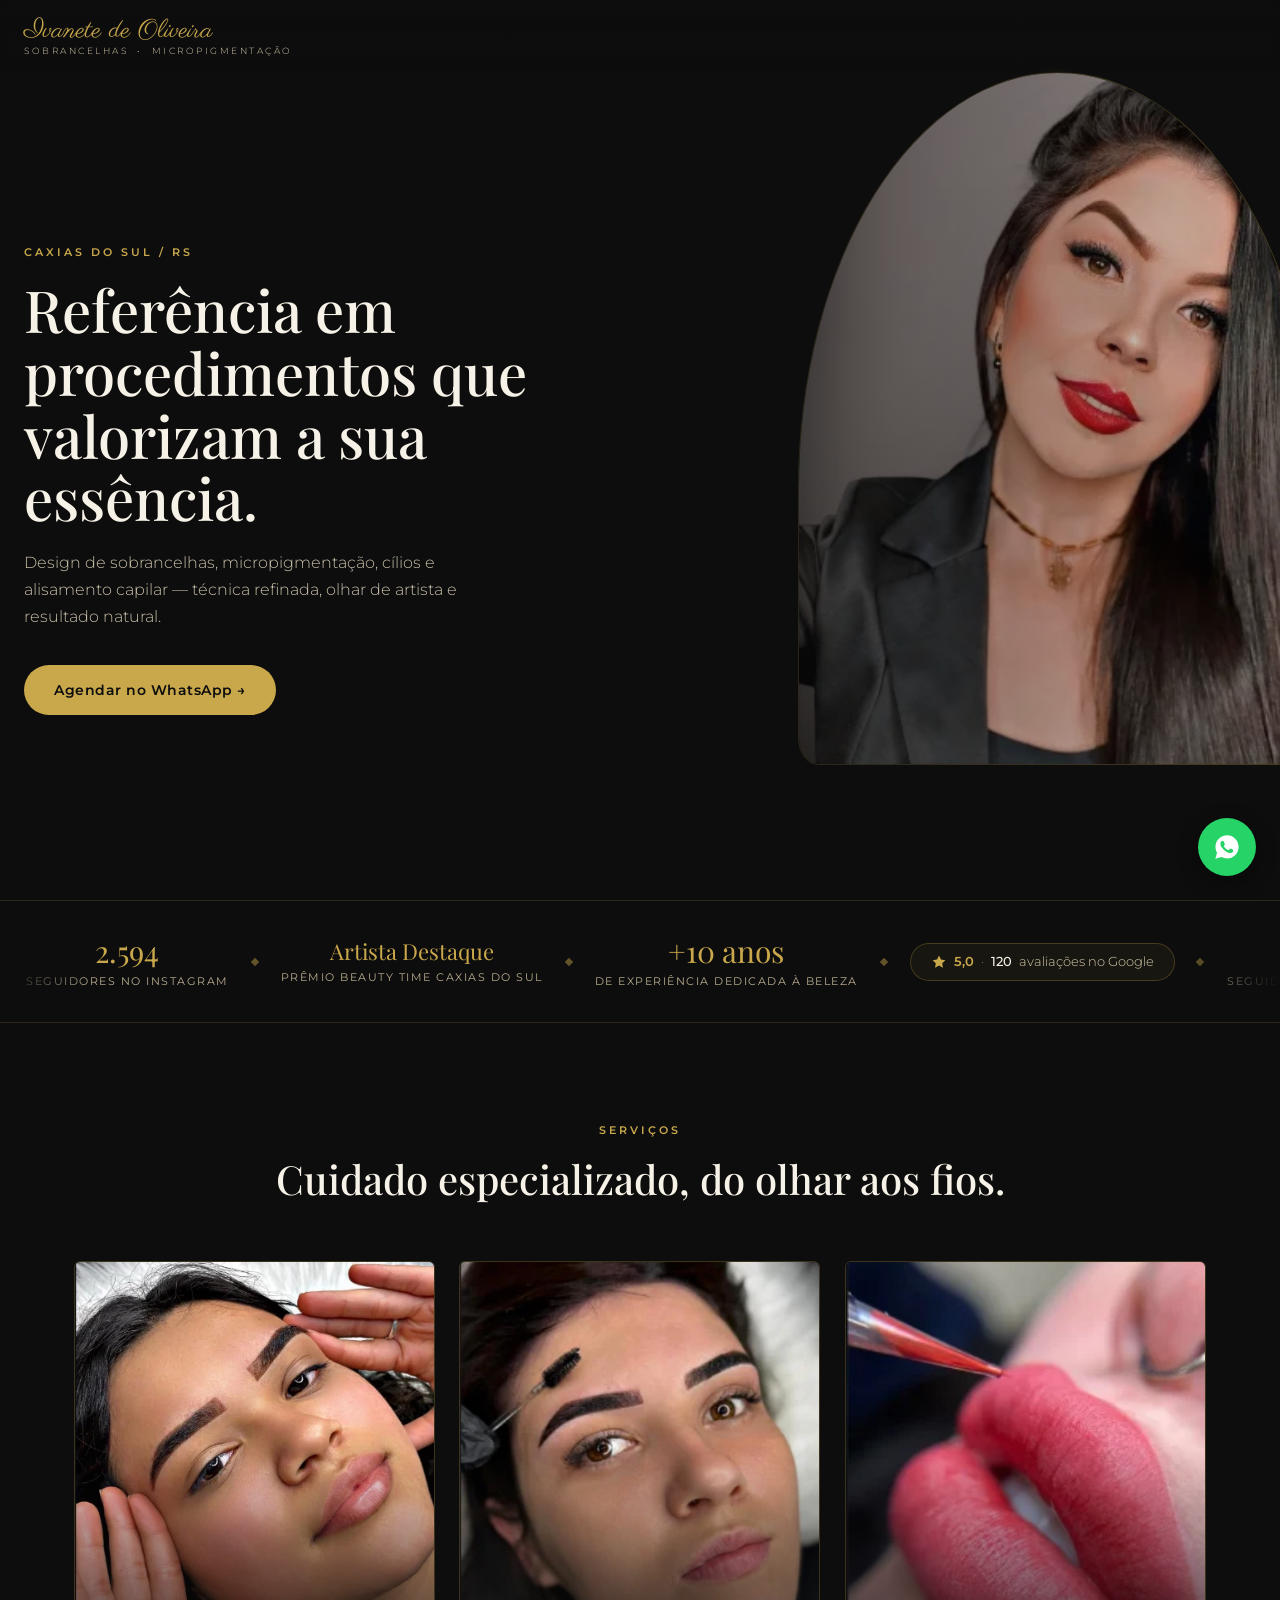
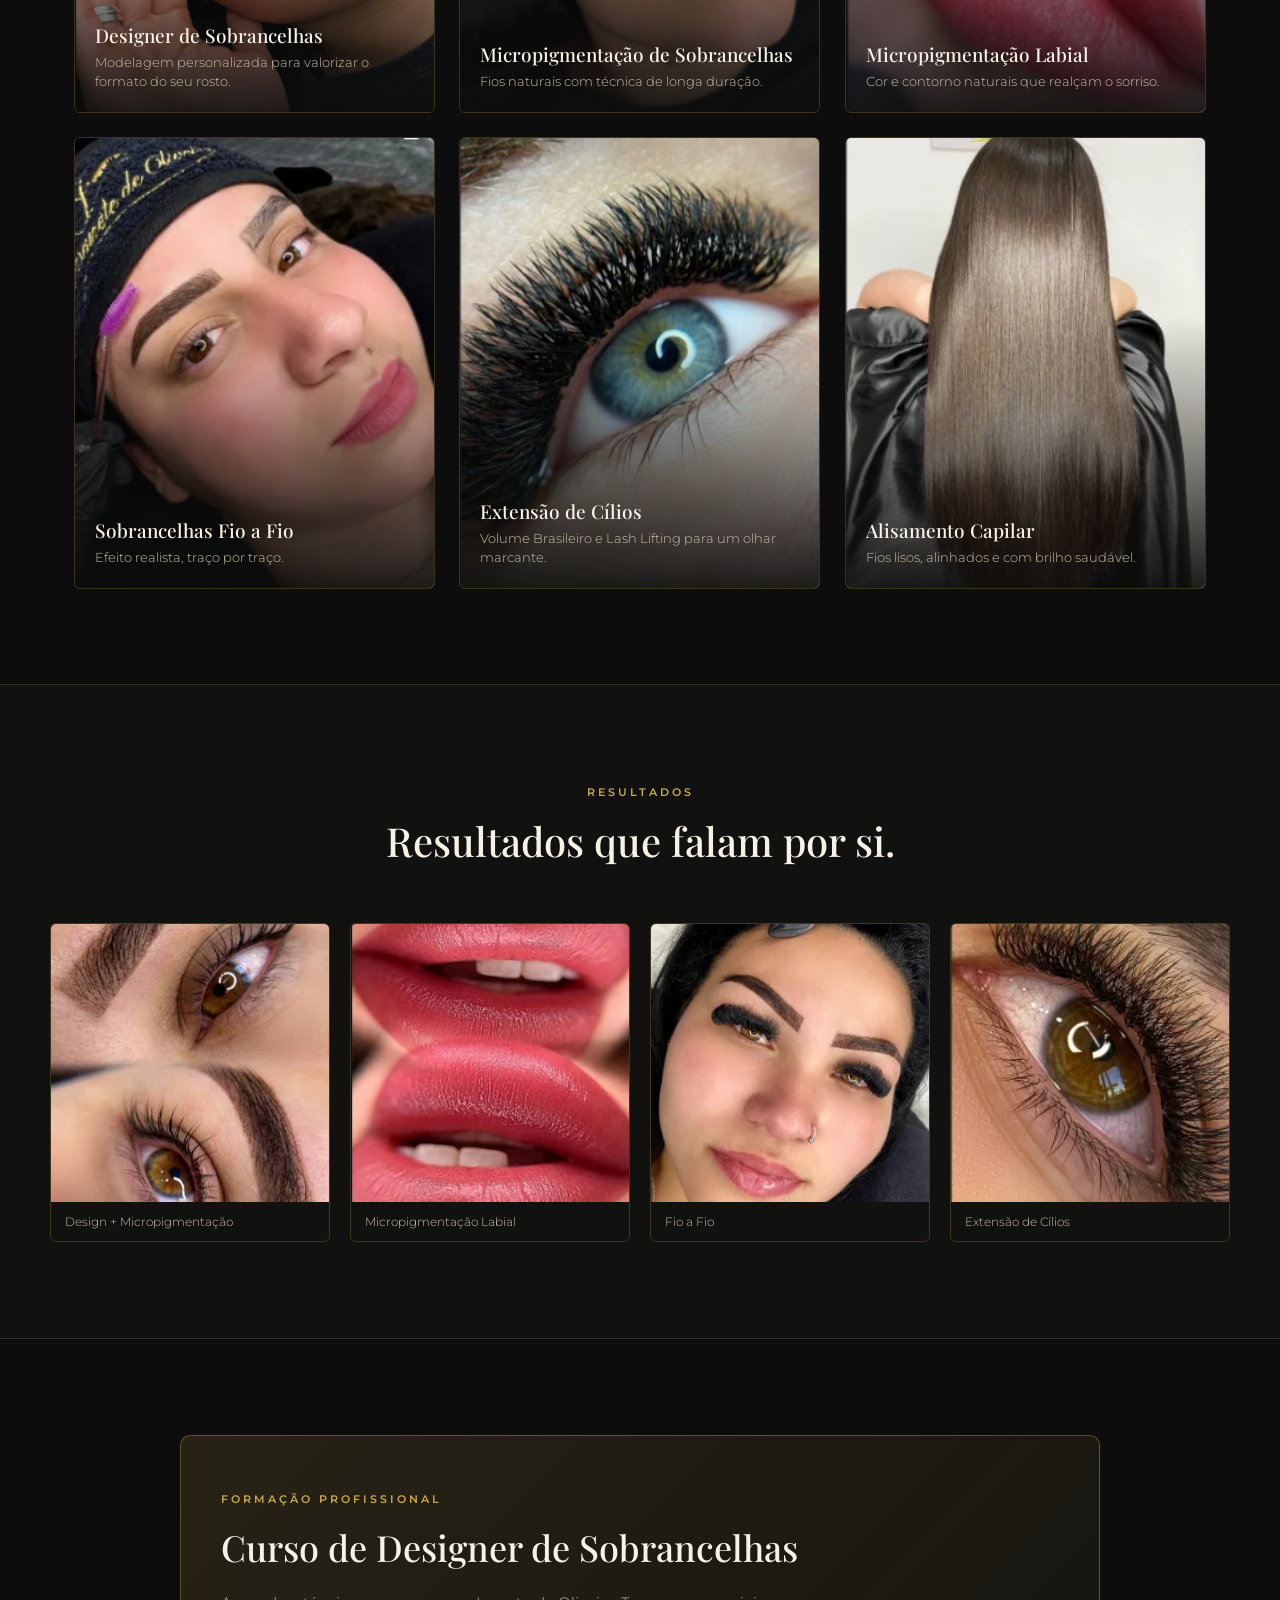
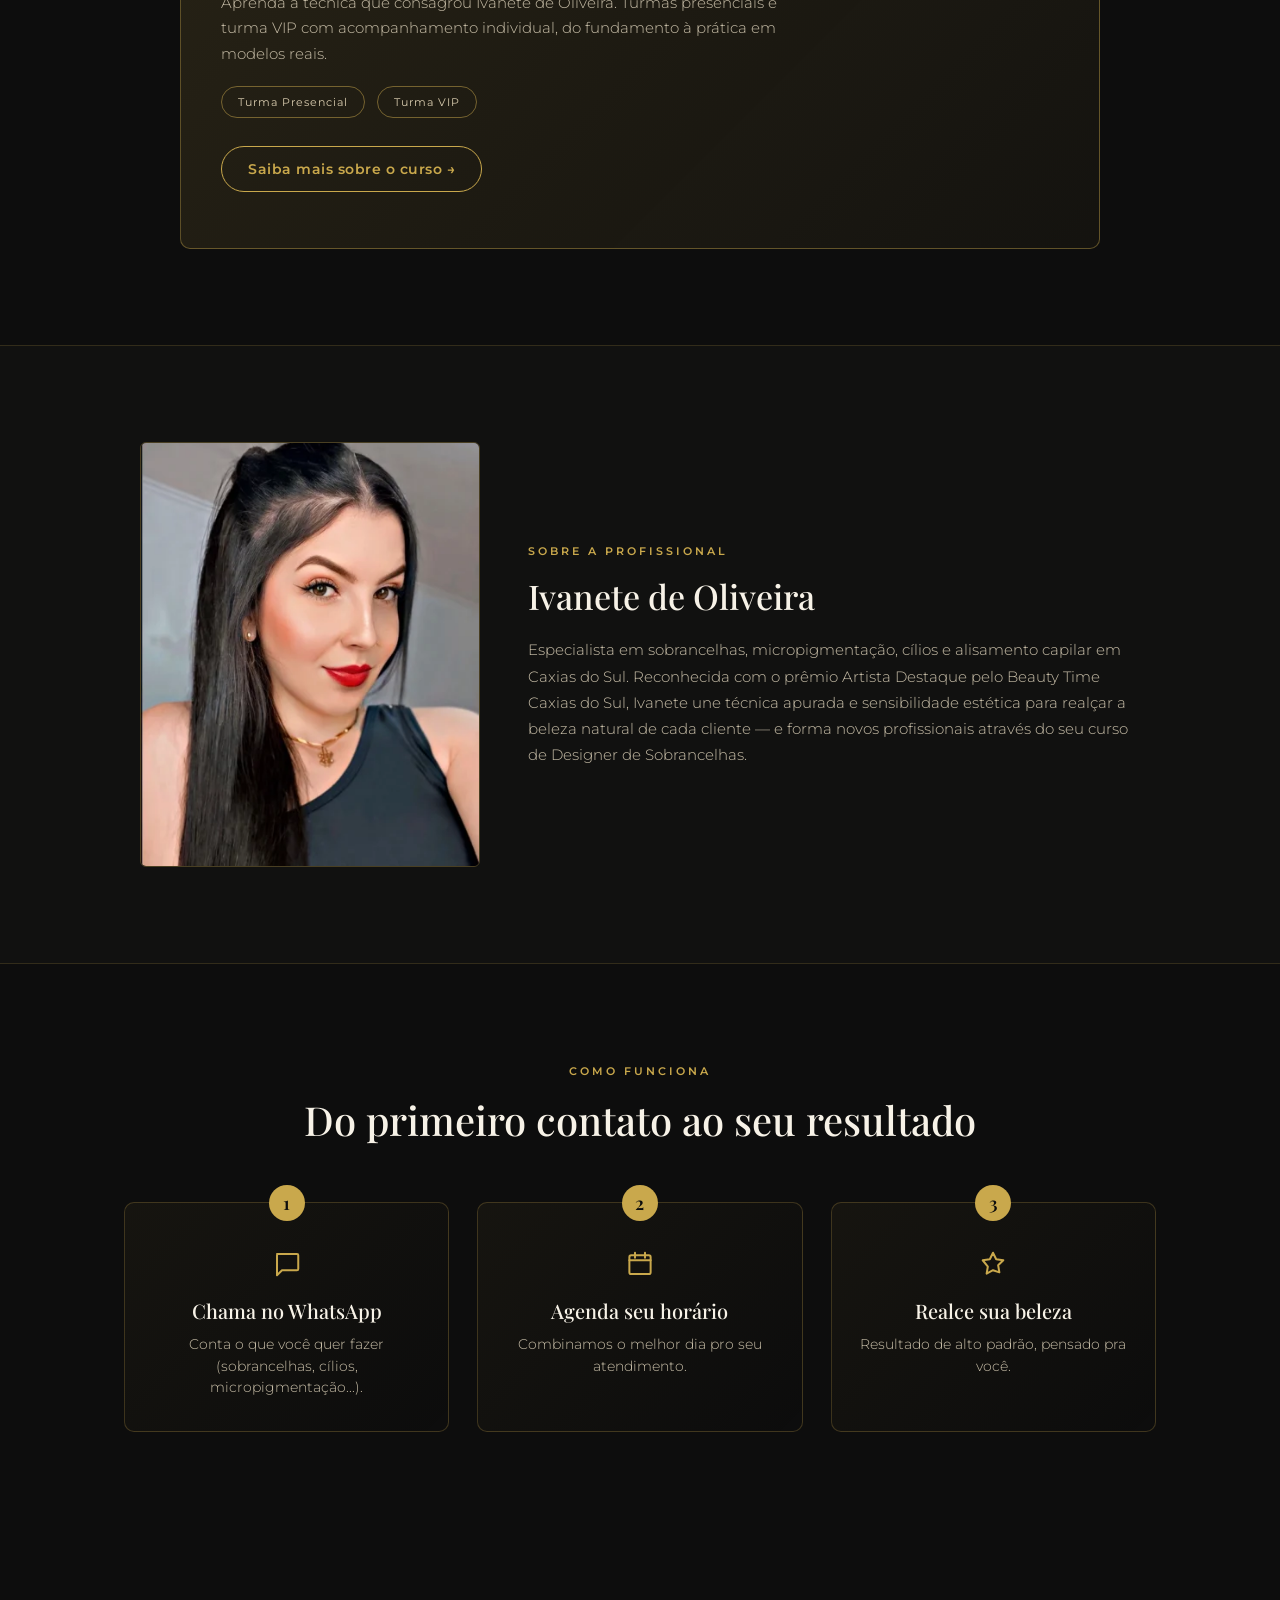
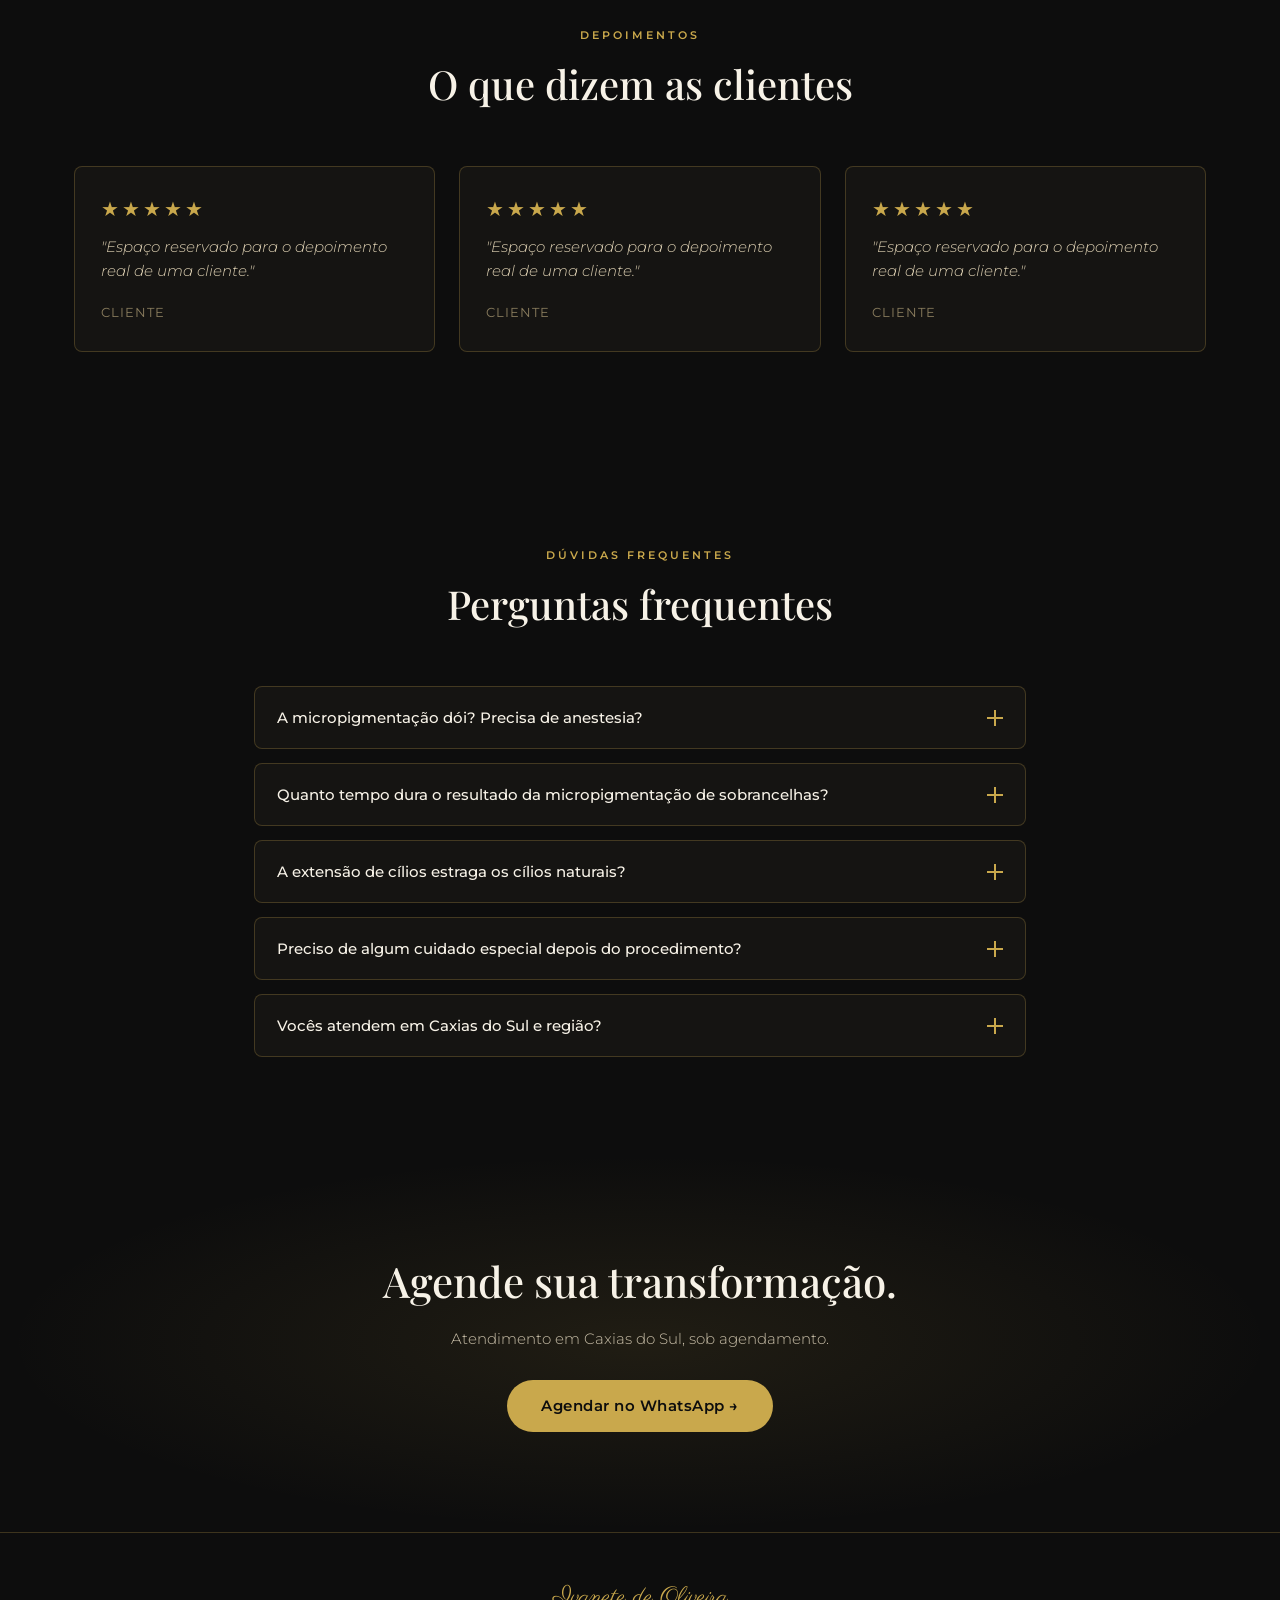
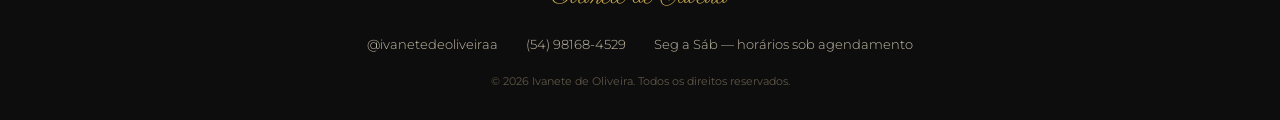
==== commit 9429a48f: "Transforma faixa de selos em esteira infinita (marquee) - Selos (2.594 seguidores, Artista Destaque," ====
--- a/site/index.html
+++ b/site/index.html
@@ -46,32 +46,32 @@
     </div>
   </section>
 
-  <!-- TRUST BADGES -->
-  <section class="badges" aria-label="Selos de confiança">
-    <div class="badges-grid" data-reveal>
-      <div class="badge">
-        <div class="badge-num">2.594</div>
-        <div class="badge-label">Seguidores no Instagram</div>
-      </div>
-      <div class="badge">
-        <div class="badge-num badge-num--sm">Artista Destaque</div>
-        <div class="badge-label">Prêmio Beauty Time Caxias do Sul</div>
-      </div>
-      <div class="badge">
-        <div class="badge-num">+10 anos</div>
-        <div class="badge-label">De experiência dedicada à beleza</div>
-      </div>
-    </div>
-    <div class="google-badge-wrap" data-reveal>
-      <!-- Placeholder: editar NOTA e Nº de avaliações quando o Maxwel confirmar -->
-      <div class="google-badge">
-        <svg class="google-star" width="16" height="16" viewBox="0 0 24 24" aria-hidden="true">
-          <path d="M12 2.25l2.955 5.988 6.607.96-4.781 4.66 1.128 6.58L12 17.335l-5.909 3.103 1.128-6.58-4.781-4.66 6.607-.96L12 2.25z"/>
-        </svg>
-        <span class="google-rating">5,0</span>
-        <span class="google-sep">·</span>
-        <span class="google-count">120</span>
-        <span class="google-text">avaliações no Google</span>
+  <!-- TRUST BADGES (esteira / marquee) -->
+  <section class="badges" aria-label="Selos de confiança" data-reveal>
+    <div class="marquee">
+      <div class="marquee-track">
+        <div class="marquee-item badge">
+          <div class="badge-num">2.594</div>
+          <div class="badge-label">Seguidores no Instagram</div>
+        </div>
+        <div class="marquee-item badge">
+          <div class="badge-num badge-num--sm">Artista Destaque</div>
+          <div class="badge-label">Prêmio Beauty Time Caxias do Sul</div>
+        </div>
+        <div class="marquee-item badge">
+          <div class="badge-num">+10 anos</div>
+          <div class="badge-label">De experiência dedicada à beleza</div>
+        </div>
+        <!-- Placeholder: editar NOTA e Nº de avaliações quando o Maxwel confirmar -->
+        <div class="marquee-item google-badge">
+          <svg class="google-star" width="16" height="16" viewBox="0 0 24 24" aria-hidden="true">
+            <path d="M12 2.25l2.955 5.988 6.607.96-4.781 4.66 1.128 6.58L12 17.335l-5.909 3.103 1.128-6.58-4.781-4.66 6.607-.96L12 2.25z"/>
+          </svg>
+          <span class="google-rating">5,0</span>
+          <span class="google-sep">·</span>
+          <span class="google-count">120</span>
+          <span class="google-text">avaliações no Google</span>
+        </div>
       </div>
     </div>
   </section>
--- a/site/styles.css
+++ b/site/styles.css
@@ -154,21 +154,56 @@
   font-weight: 300;
 }
 
-/* TRUST BADGES */
+/* TRUST BADGES — esteira (marquee) */
 .badges {
   border-top: 1px solid var(--border-gold);
   border-bottom: 1px solid var(--border-gold);
-  padding: 40px 24px;
-}
-.badges-grid {
-  max-width: 1080px;
-  margin: 0 auto;
-  display: grid;
-  grid-template-columns: repeat(auto-fit, minmax(220px, 1fr));
-  gap: 28px;
+  padding: 34px 0;
+  overflow: hidden;
+}
+.marquee {
+  width: 100%;
+  overflow: hidden;
+  /* fade suave nas bordas pra entrada/saida elegante da esteira */
+  -webkit-mask-image: linear-gradient(90deg, transparent, #000 7%, #000 93%, transparent);
+          mask-image: linear-gradient(90deg, transparent, #000 7%, #000 93%, transparent);
+}
+.marquee-track {
+  display: flex;
+  align-items: center;
+  width: max-content;
+  will-change: transform;
+}
+.marquee-track.is-animating {
+  animation: marqueeScroll linear infinite;
+}
+@keyframes marqueeScroll {
+  from { transform: translateX(0); }
+  to   { transform: translateX(-50%); }
+}
+/* Pausa no hover apenas em dispositivos com hover real (desktop). Mobile segue rolando. */
+@media (hover: hover) {
+  .marquee:hover .marquee-track.is-animating { animation-play-state: paused; }
+}
+.marquee-item {
+  flex: 0 0 auto;
+  position: relative;
+  margin: 0 26px;
   text-align: center;
 }
-.badge-num { font-family: 'Playfair Display', serif; font-size: 30px; color: var(--gold); }
+/* Separador em losango dourado, centralizado no espaco entre os itens */
+.marquee-item::after {
+  content: "";
+  position: absolute;
+  right: -29px;
+  top: 50%;
+  width: 6px;
+  height: 6px;
+  transform: translateY(-50%) rotate(45deg);
+  background: var(--gold);
+  opacity: 0.45;
+}
+.badge-num { font-family: 'Playfair Display', serif; font-size: 30px; color: var(--gold); line-height: 1.1; white-space: nowrap; }
 .badge-num--sm { font-size: 22px; }
 .badge-label {
   font-size: 11px;
@@ -176,21 +211,22 @@
   color: var(--text-dim);
   margin-top: 6px;
   text-transform: uppercase;
-}
-
-/* GOOGLE BADGE (prova social) */
-.google-badge-wrap { max-width: 1080px; margin: 28px auto 0; display: flex; justify-content: center; }
+  white-space: nowrap;
+}
+
+/* GOOGLE BADGE (prova social) — item da esteira */
 .google-badge {
   display: inline-flex;
   align-items: center;
   gap: 7px;
-  padding: 9px 18px;
+  padding: 10px 20px;
   border: 1px solid var(--border-gold-strong);
   border-radius: 999px;
   background: rgba(201, 168, 76, 0.06);
   font-size: 12.5px;
   color: var(--text-dim-2);
   font-weight: 300;
+  white-space: nowrap;
 }
 .google-star { fill: var(--gold); flex-shrink: 0; }
 .google-rating { color: var(--gold); font-weight: 600; letter-spacing: 0.3px; }
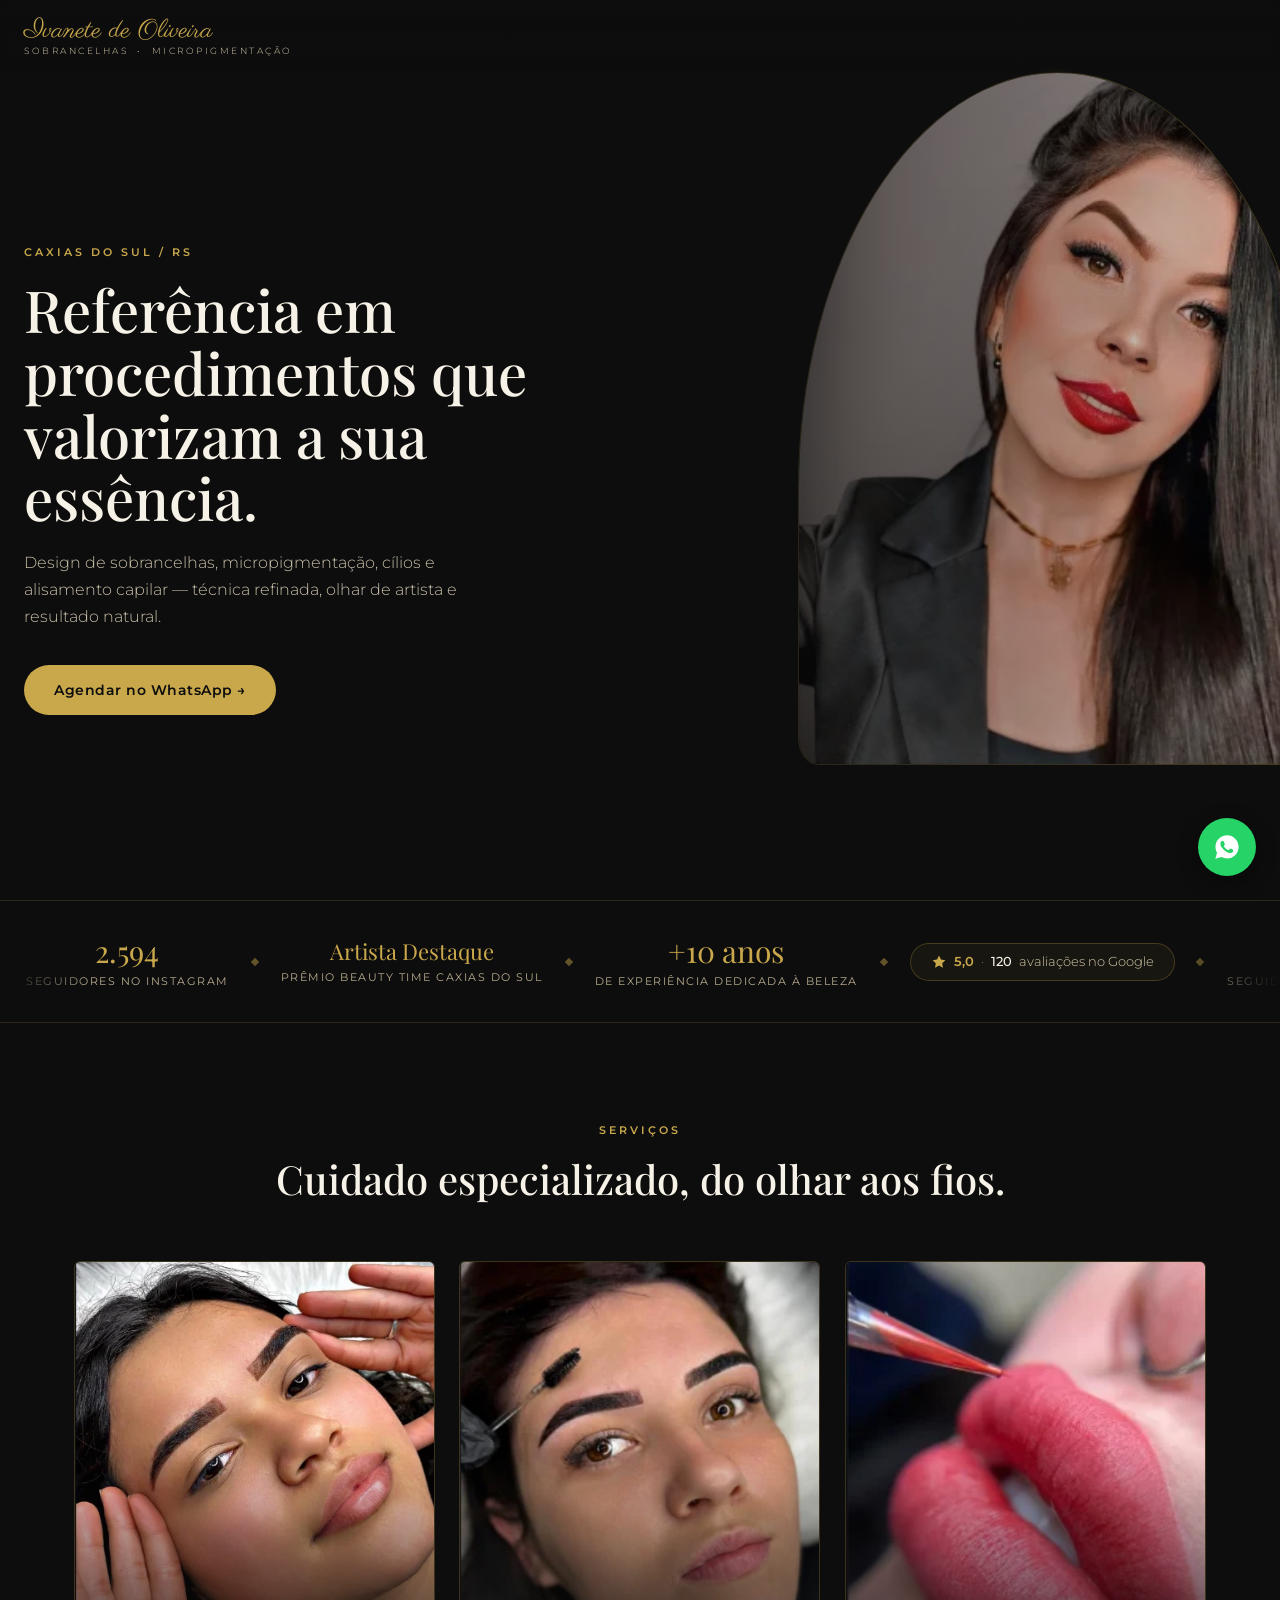
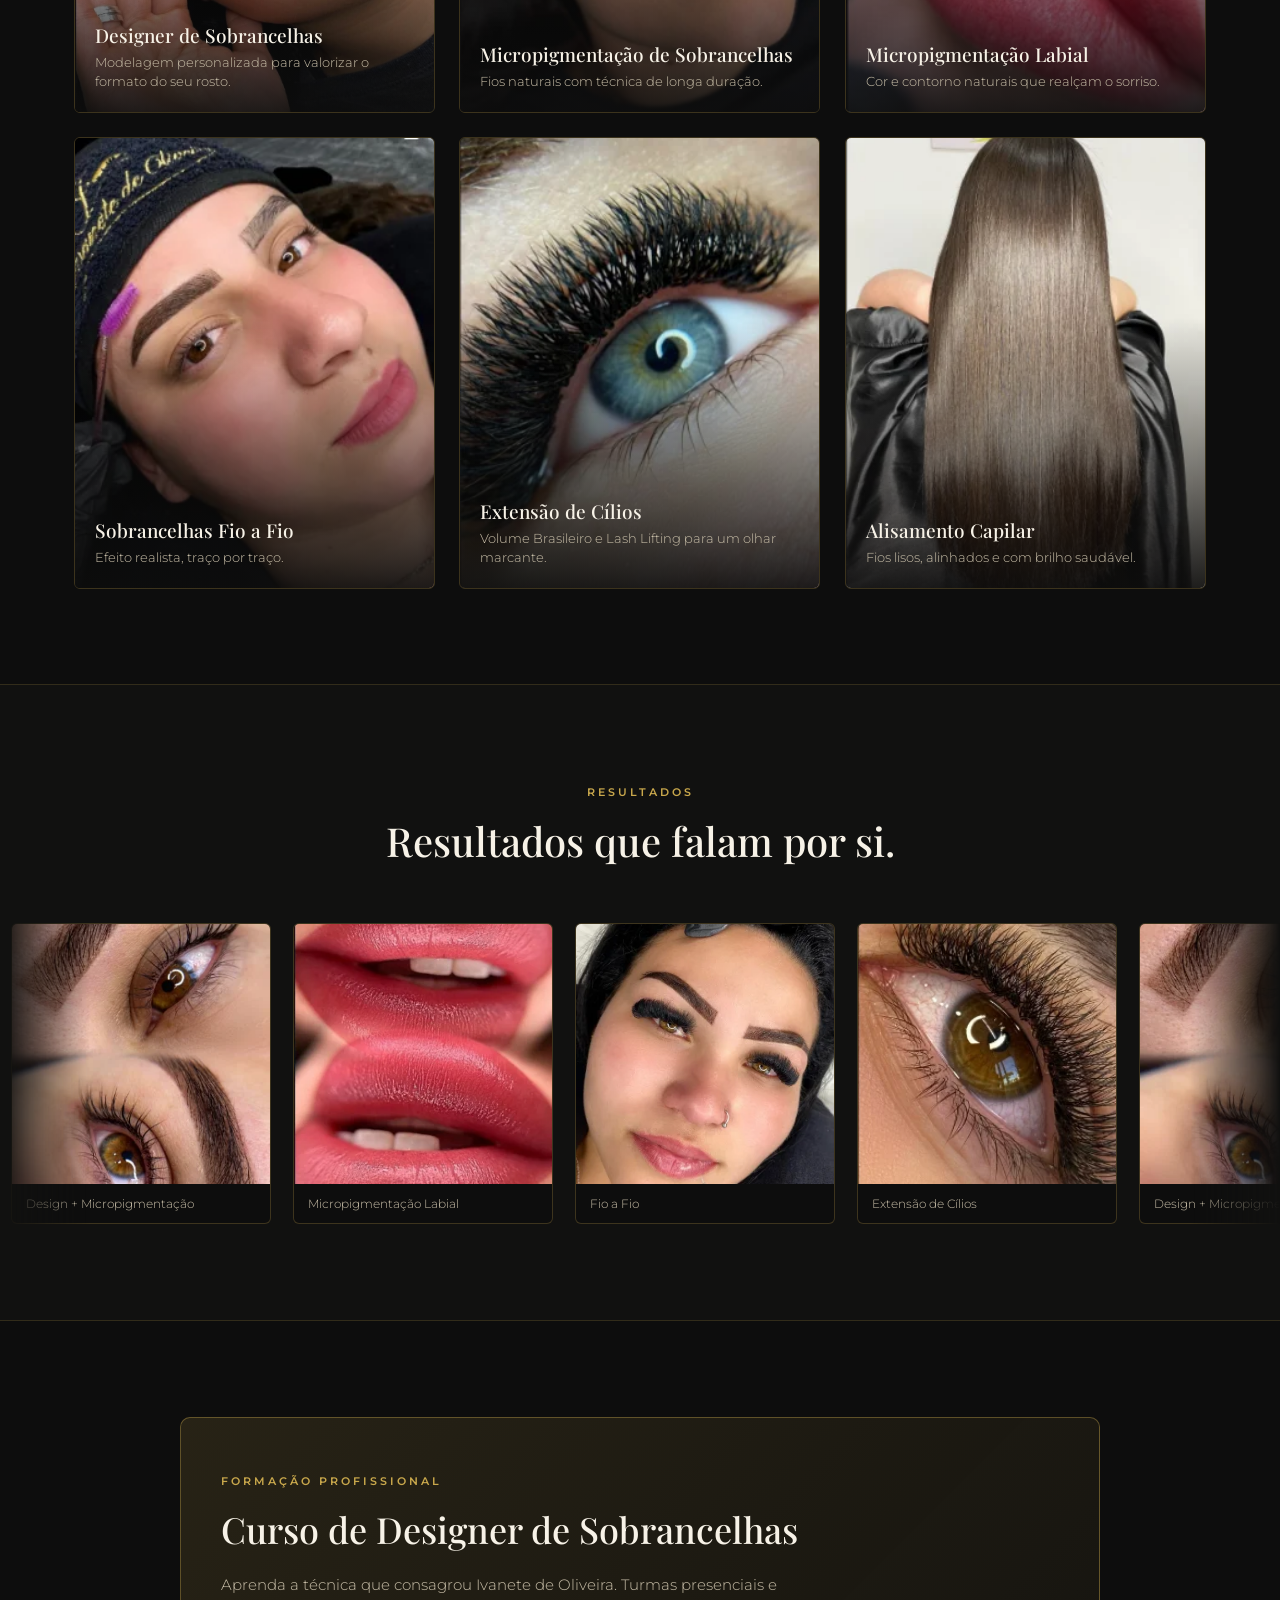
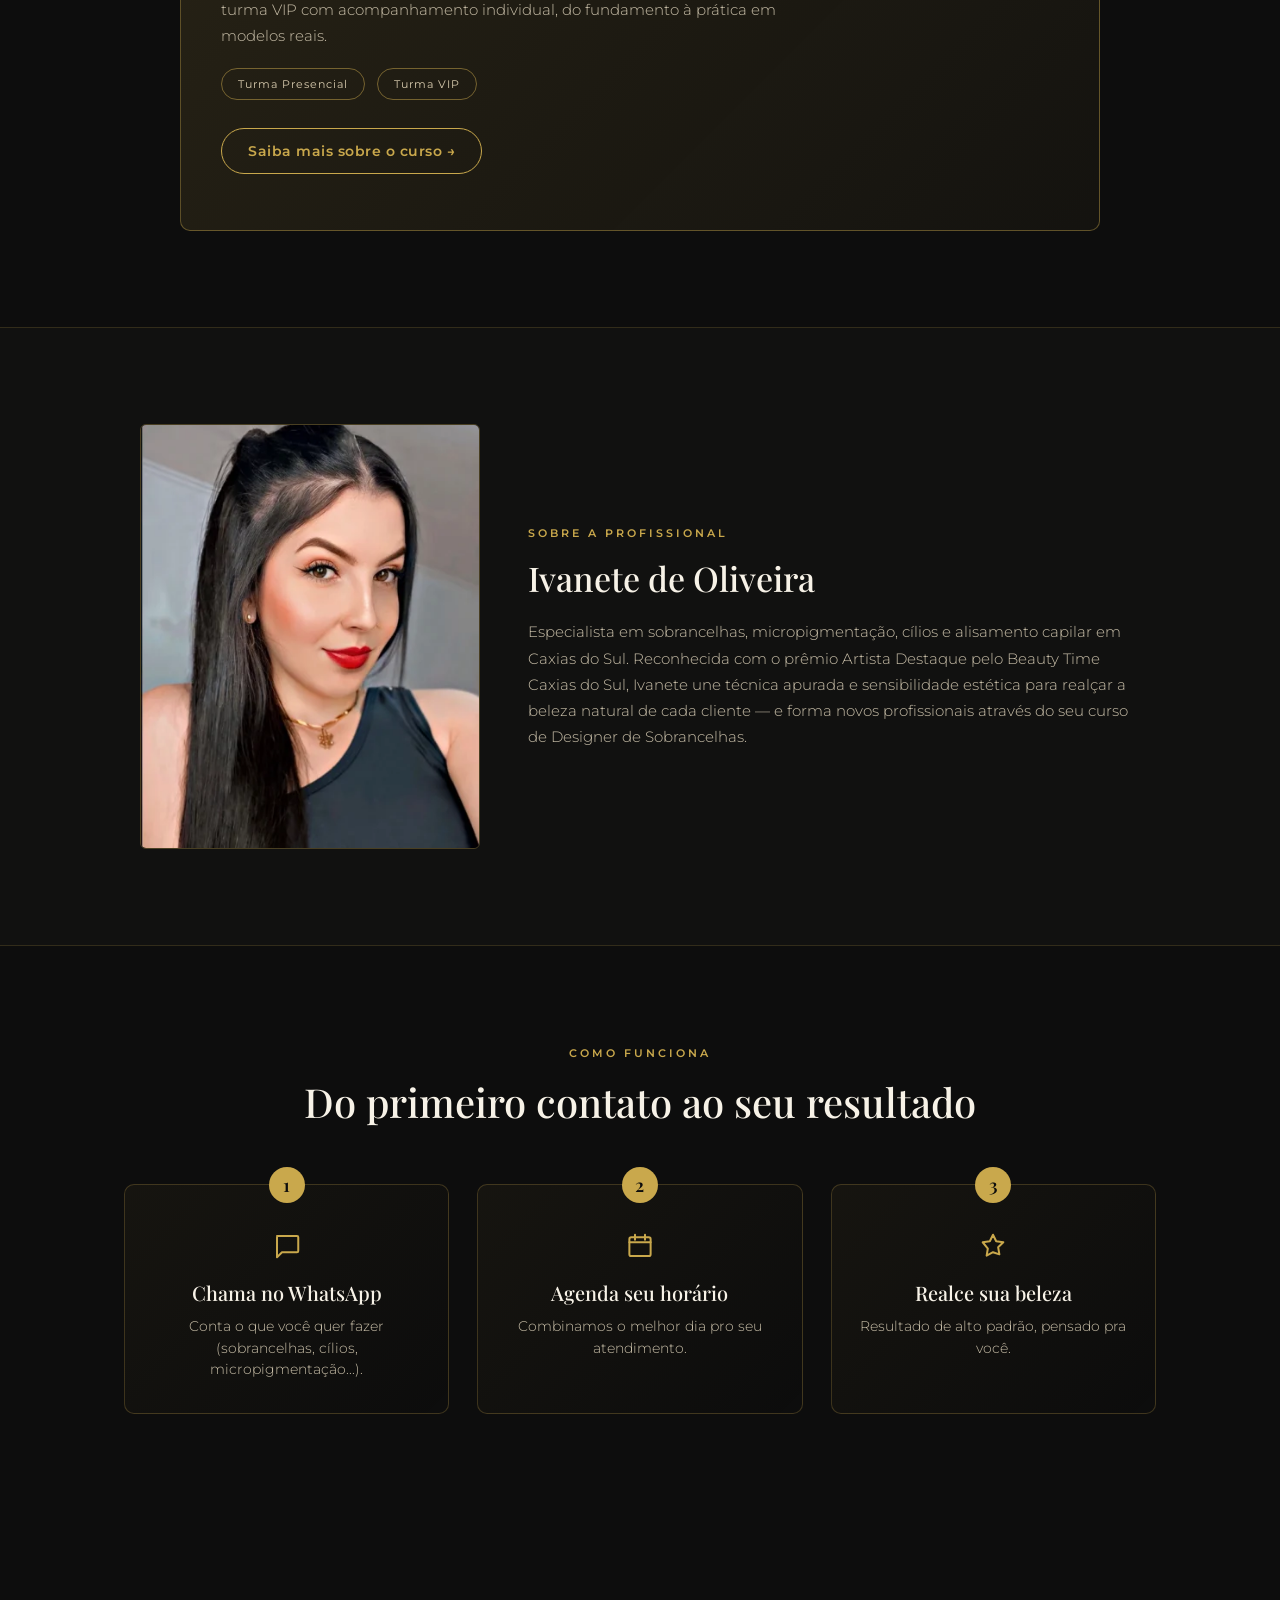
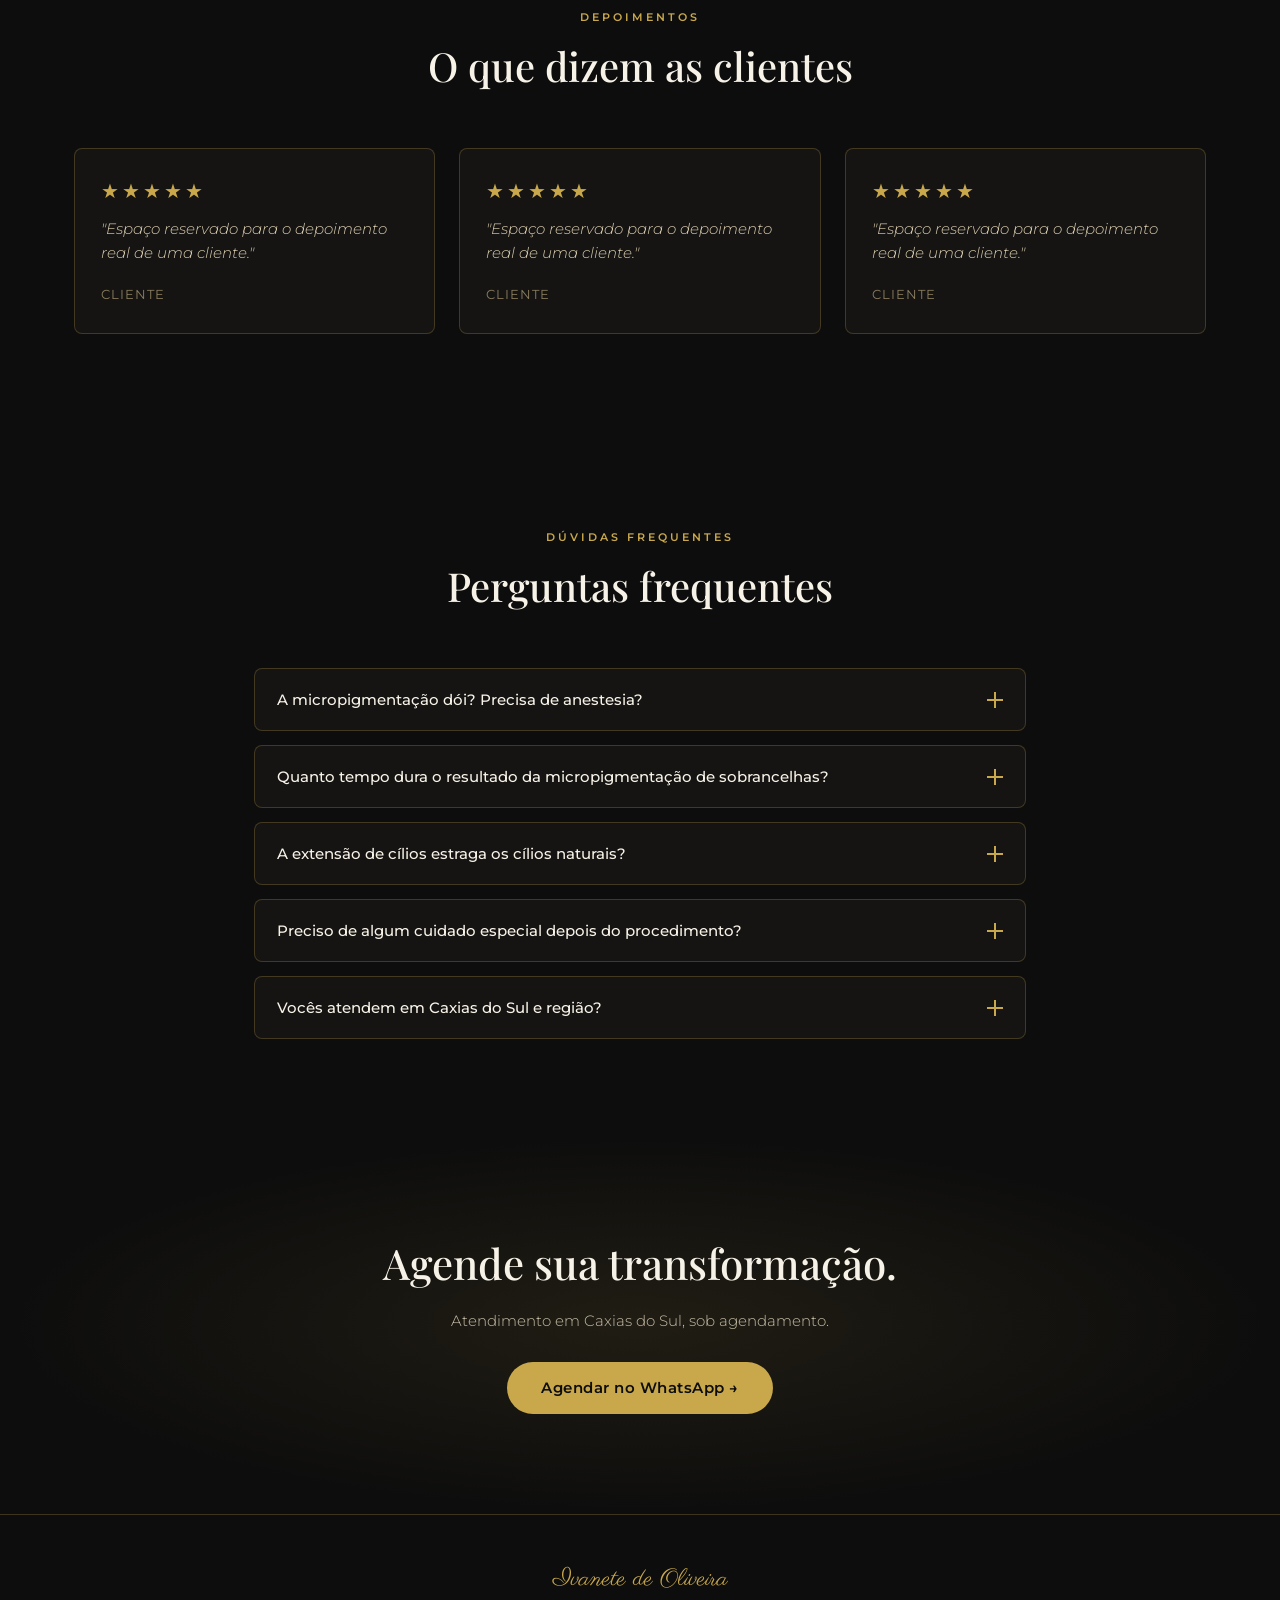
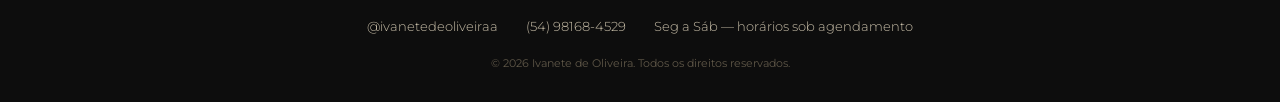
==== commit a0b685f3: "Adiciona esteira infinita tambem na secao de Resultados - Imagens de resultados agora rolam em loop " ====
--- a/site/index.html
+++ b/site/index.html
@@ -134,28 +134,28 @@
     </div>
   </section>
 
-  <!-- RESULTADOS -->
+  <!-- RESULTADOS (esteira / marquee) -->
   <section class="results" aria-label="Resultados">
-    <div class="results-inner">
-      <div class="section-head" data-reveal>
-        <span class="eyebrow">RESULTADOS</span>
-        <h2>Resultados que falam por si.</h2>
-      </div>
-      <div class="results-grid">
-        <figure class="result-card" data-reveal>
-          <img src="assets/img/resultado-1.webp" alt="Design + Micropigmentação" loading="lazy">
+    <div class="section-head" data-reveal>
+      <span class="eyebrow">RESULTADOS</span>
+      <h2>Resultados que falam por si.</h2>
+    </div>
+    <div class="marquee" data-touch-pause>
+      <div class="marquee-track" data-speed="42">
+        <figure class="marquee-item result-card">
+          <img src="assets/img/resultado-1.webp" alt="Design + Micropigmentação" loading="lazy" width="260" height="260">
           <figcaption>Design + Micropigmentação</figcaption>
         </figure>
-        <figure class="result-card" data-reveal>
-          <img src="assets/img/resultado-2.webp" alt="Micropigmentação Labial" loading="lazy">
+        <figure class="marquee-item result-card">
+          <img src="assets/img/resultado-2.webp" alt="Micropigmentação Labial" loading="lazy" width="260" height="260">
           <figcaption>Micropigmentação Labial</figcaption>
         </figure>
-        <figure class="result-card" data-reveal>
-          <img src="assets/img/resultado-3.webp" alt="Fio a Fio" loading="lazy">
+        <figure class="marquee-item result-card">
+          <img src="assets/img/resultado-3.webp" alt="Fio a Fio" loading="lazy" width="260" height="260">
           <figcaption>Fio a Fio</figcaption>
         </figure>
-        <figure class="result-card" data-reveal>
-          <img src="assets/img/resultado-4.webp" alt="Extensão de Cílios" loading="lazy">
+        <figure class="marquee-item result-card">
+          <img src="assets/img/resultado-4.webp" alt="Extensão de Cílios" loading="lazy" width="260" height="260">
           <figcaption>Extensão de Cílios</figcaption>
         </figure>
       </div>
--- a/site/styles.css
+++ b/site/styles.css
@@ -181,10 +181,12 @@
   from { transform: translateX(0); }
   to   { transform: translateX(-50%); }
 }
-/* Pausa no hover apenas em dispositivos com hover real (desktop). Mobile segue rolando. */
+/* Pausa no hover apenas em dispositivos com hover real (desktop). */
 @media (hover: hover) {
   .marquee:hover .marquee-track.is-animating { animation-play-state: paused; }
 }
+/* Pausa ao segurar o dedo (mobile/touch) — ativada via JS nas esteiras com data-touch-pause. */
+.marquee-track.is-touch-paused { animation-play-state: paused; }
 .marquee-item {
   flex: 0 0 auto;
   position: relative;
@@ -359,16 +361,18 @@
 }
 .service-info p { font-size: 12.5px; color: var(--text-muted); font-weight: 300; line-height: 1.5; }
 
-/* RESULTADOS */
+/* RESULTADOS — esteira (marquee) */
 .results {
-  padding: 96px 24px;
+  padding: 96px 0;
   background: var(--black-2);
   border-top: 1px solid var(--border-gold);
   border-bottom: 1px solid var(--border-gold);
 }
-.results-inner { max-width: 1180px; margin: 0 auto; }
-.results-grid { display: grid; grid-template-columns: repeat(auto-fit, minmax(220px, 1fr)); gap: 20px; }
-.result-card { margin: 0; border-radius: 6px; overflow: hidden; border: 1px solid var(--border-gold-strong); }
+.results .section-head { padding: 0 24px; }
+/* Cartoes de imagem na esteira: largura fixa, sem separador de losango */
+.results .marquee-item { margin: 0 11px; width: 260px; text-align: left; }
+.results .marquee-item::after { content: none; }
+.result-card { margin: 0; border-radius: 6px; overflow: hidden; border: 1px solid var(--border-gold-strong); background: var(--black); }
 .result-card img { width: 100%; aspect-ratio: 1 / 1; object-fit: cover; }
 .result-card figcaption { padding: 12px 14px; font-size: 12px; color: var(--text-muted); font-weight: 300; }
 
@@ -520,7 +524,8 @@
   .about-photo { max-width: 300px; margin: 0 auto; }
   .course-box { padding: 40px 26px; }
   .services, .testimonials { padding: 72px 20px; }
-  .results, .about, .courses { padding: 72px 20px; }
+  .about, .courses { padding: 72px 20px; }
+  .results { padding: 72px 0; }
   .how, .faq { padding: 72px 20px; }
   .how-grid { gap: 34px; }
   .faq-q { font-size: 14px; padding: 18px 18px; }
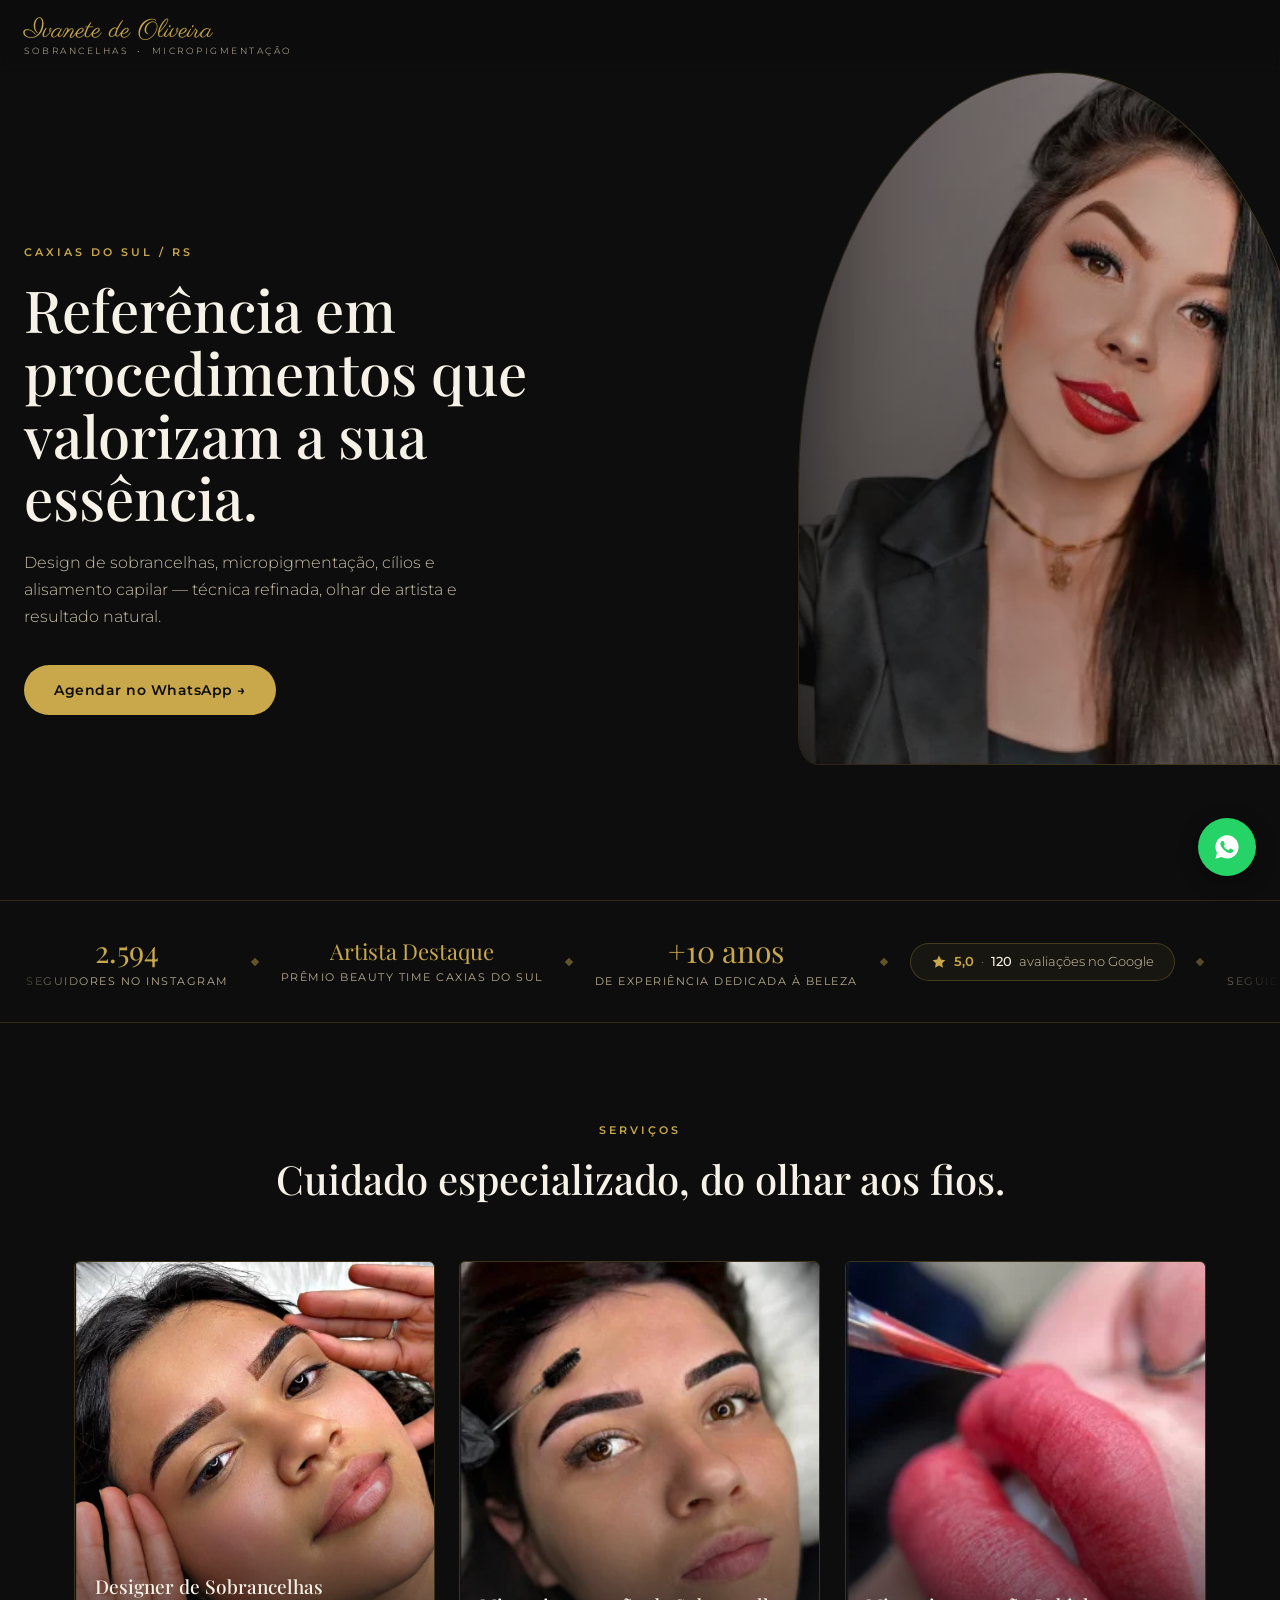
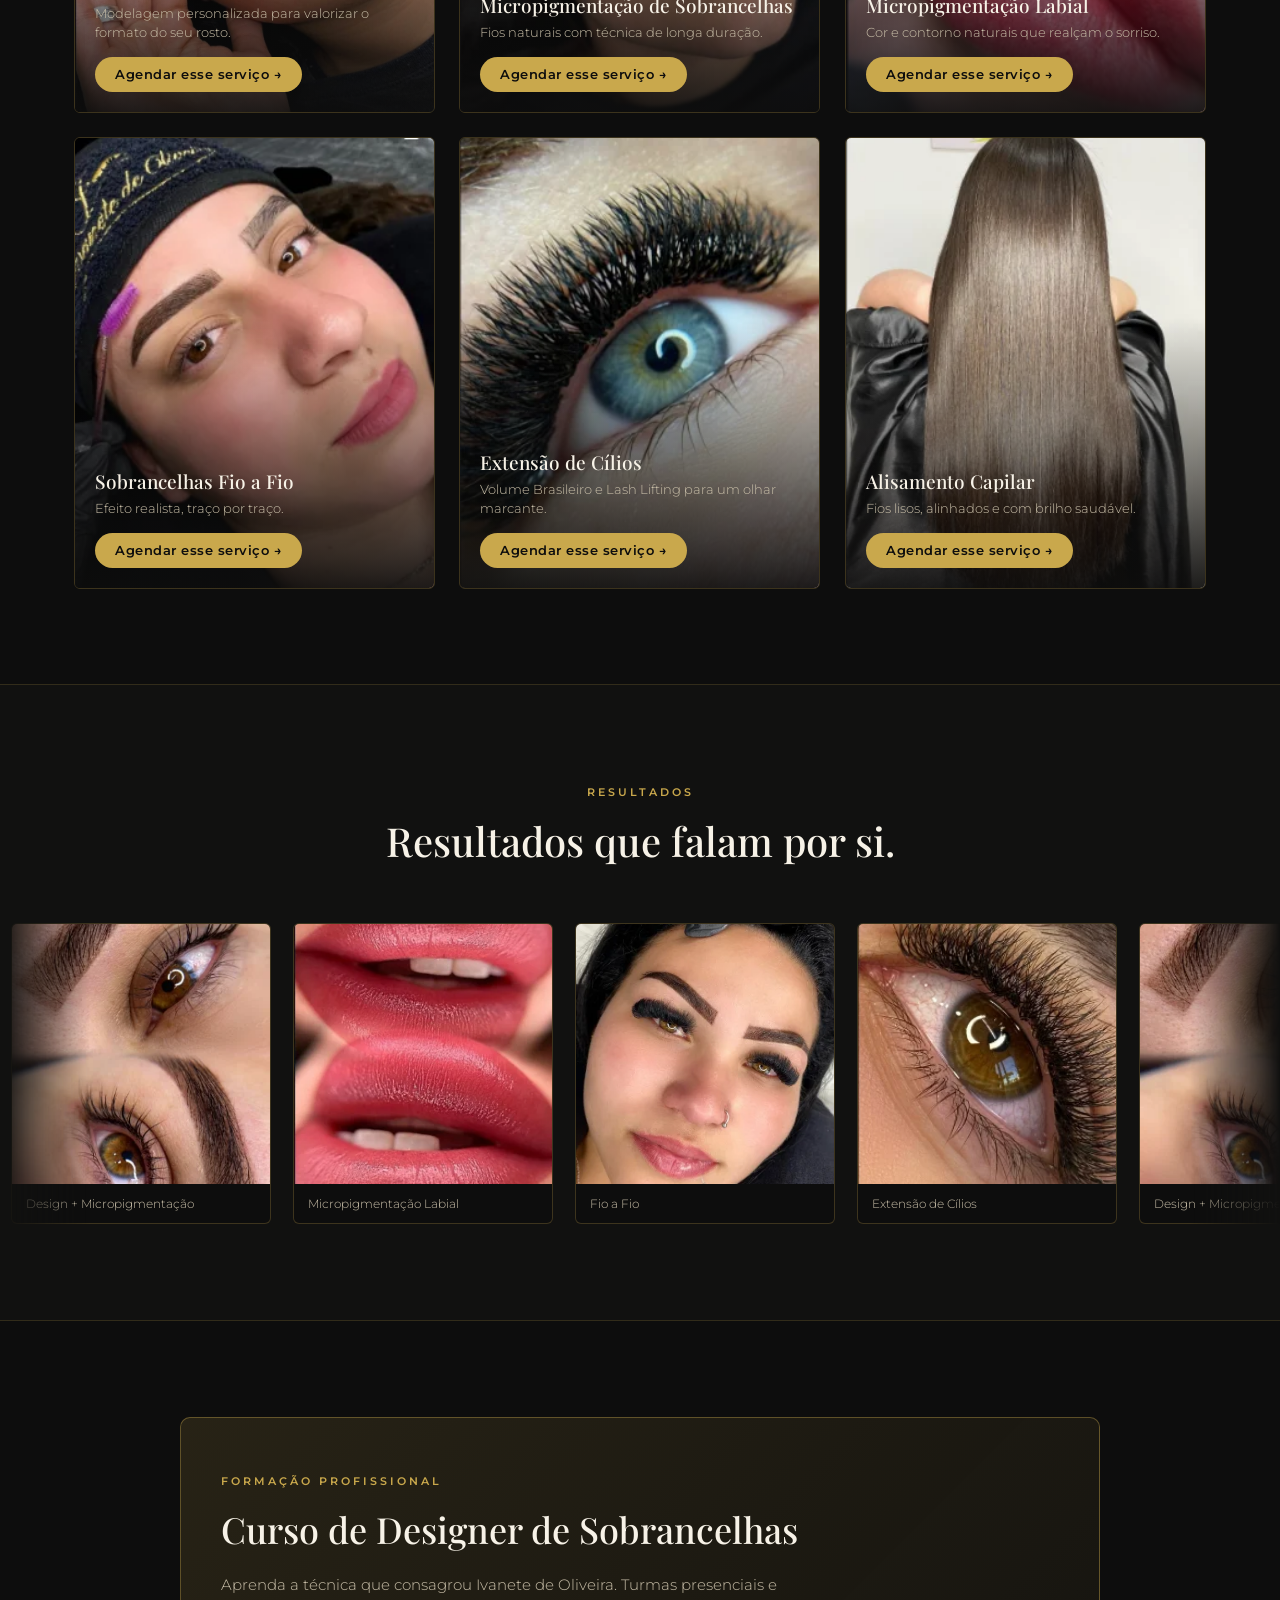
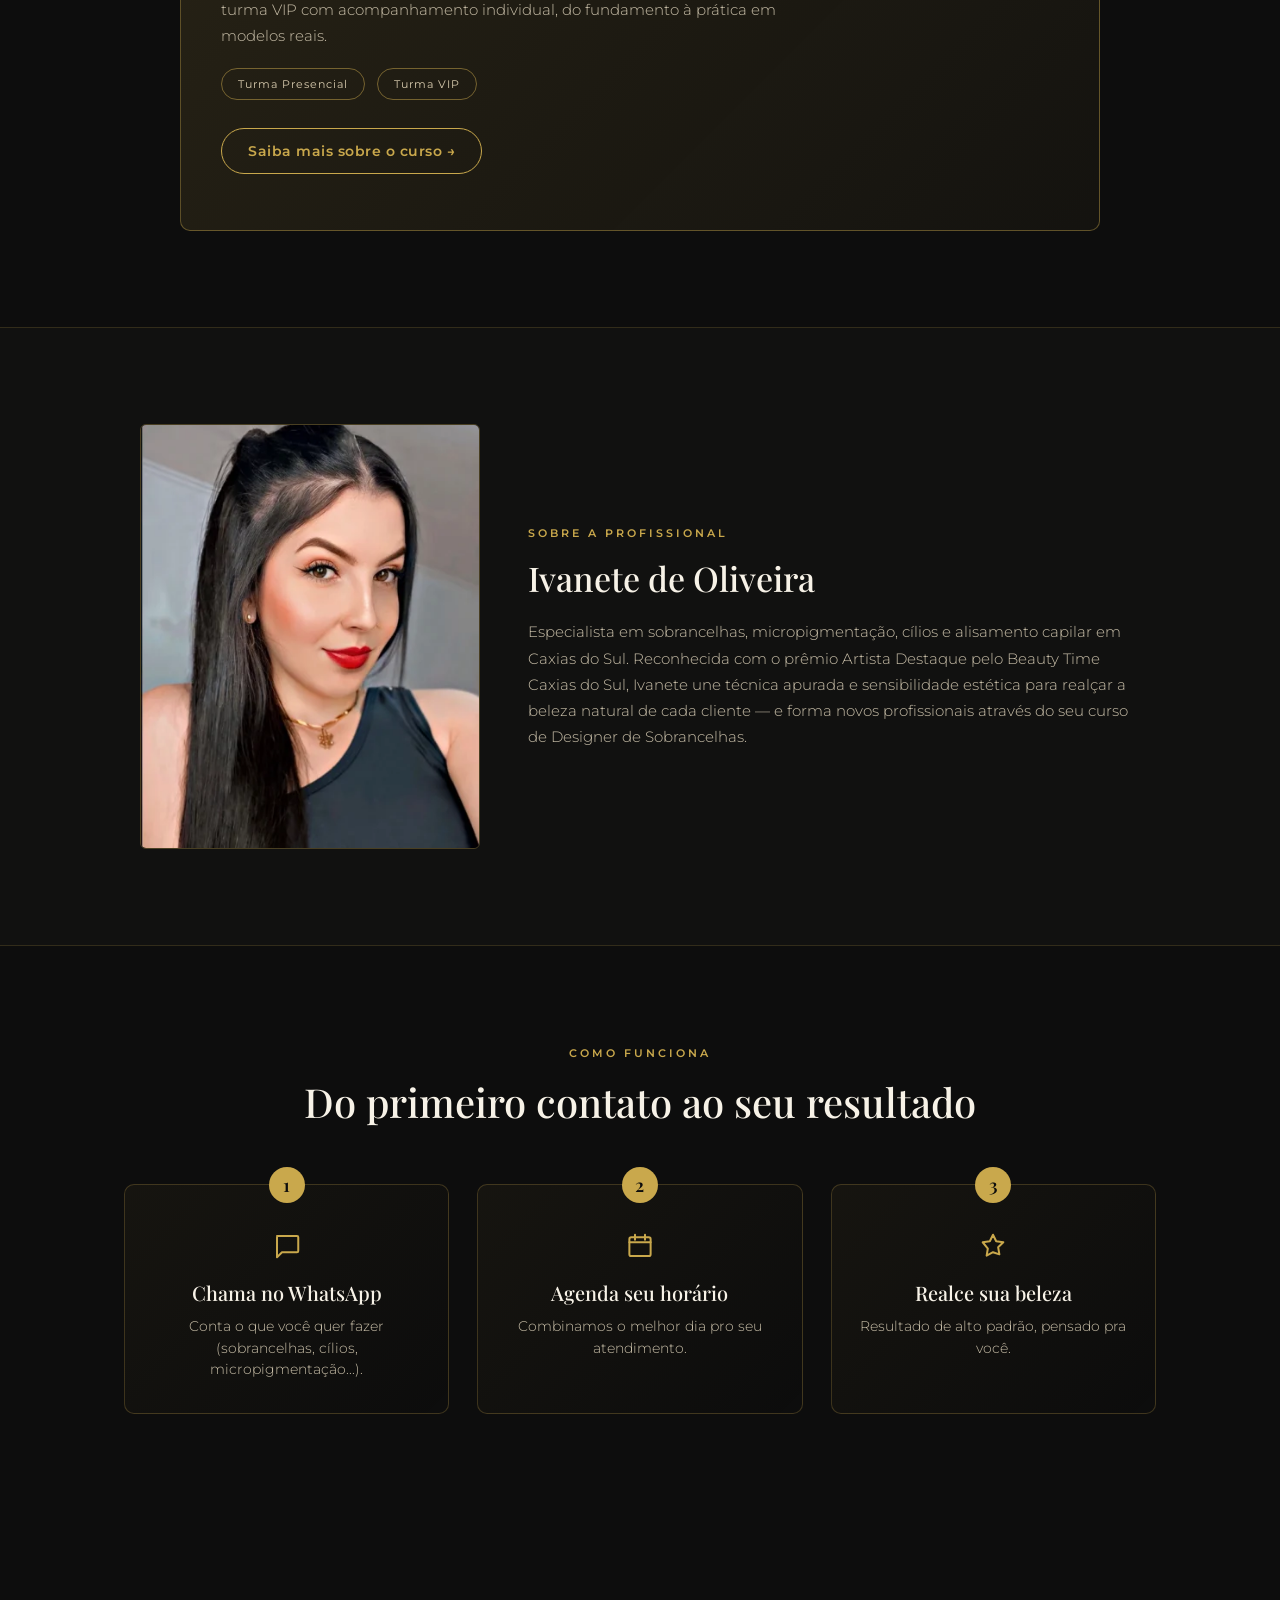
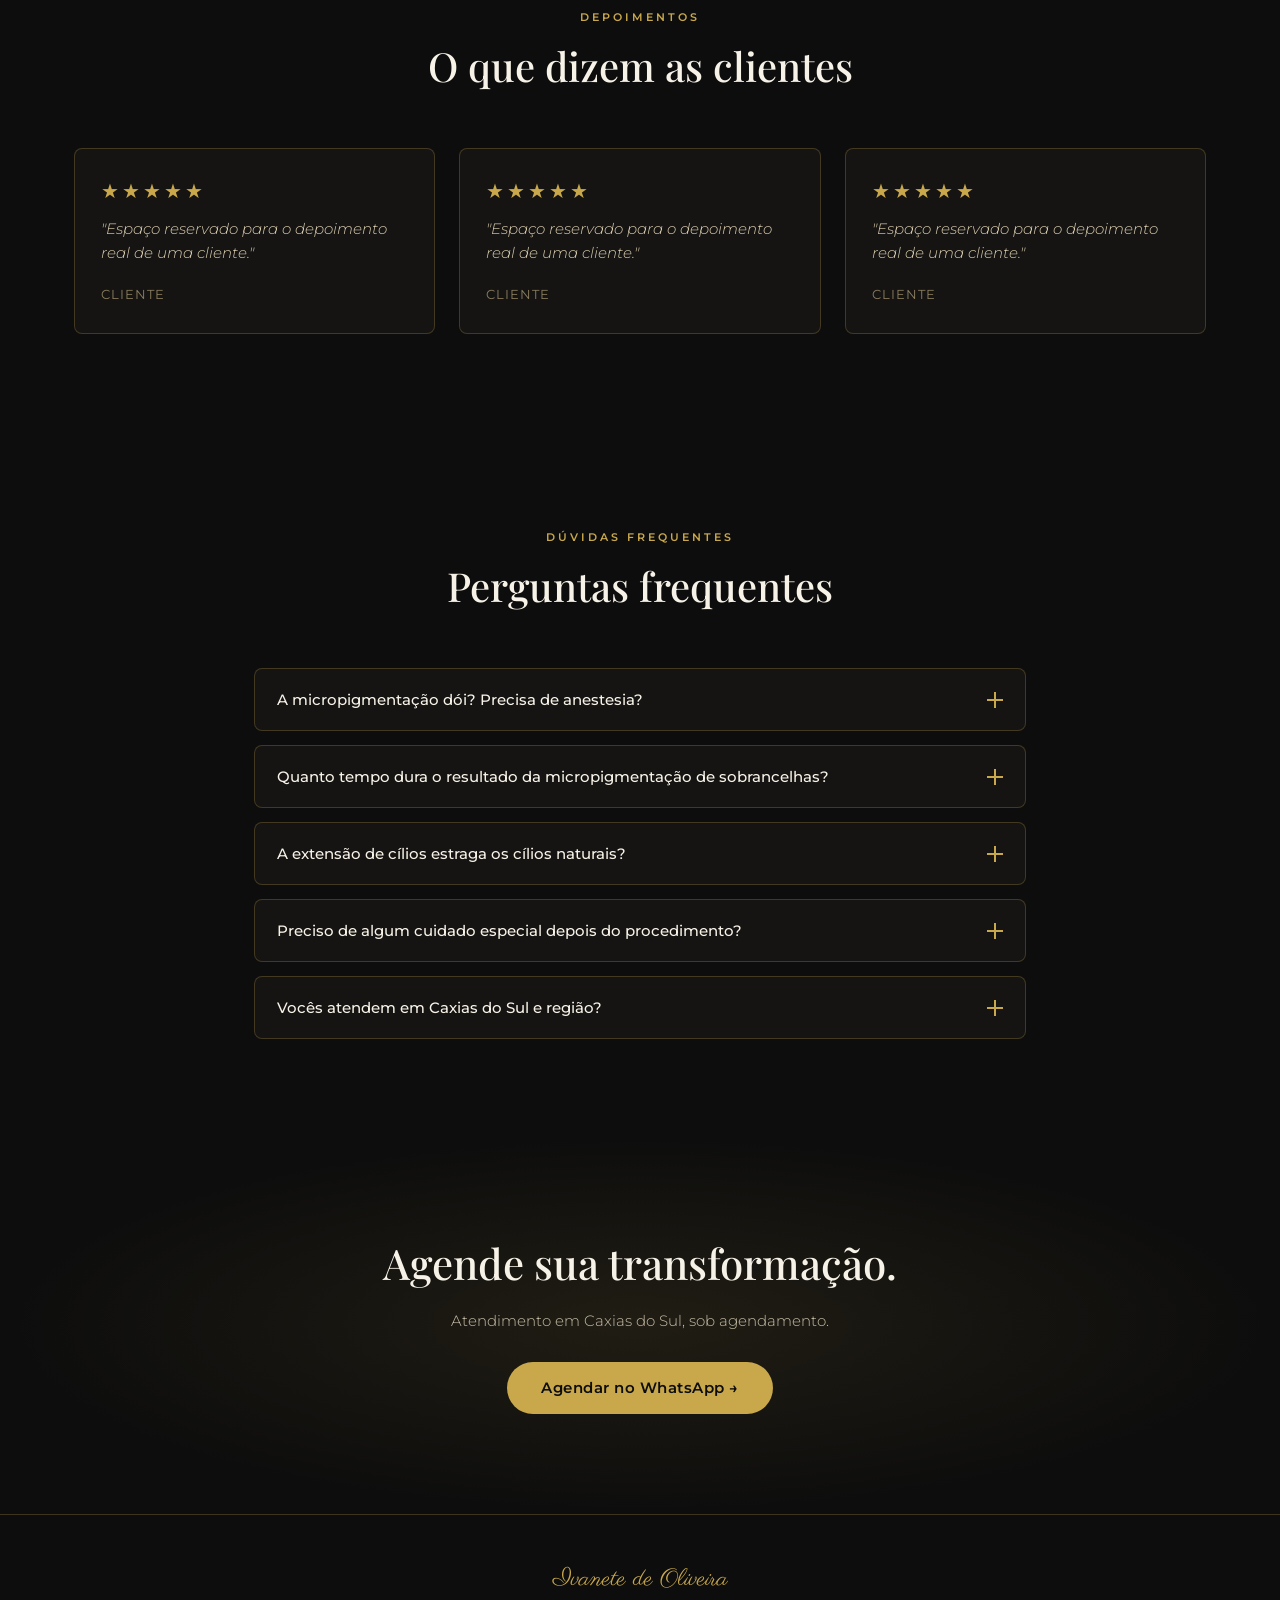
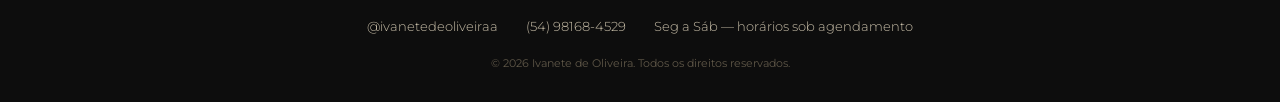
==== commit c4cba47f: "Adiciona CTA de WhatsApp por servico nos cards da secao Servicos - Cada card ganha um botao "Agendar" ====
--- a/site/index.html
+++ b/site/index.html
@@ -89,6 +89,7 @@
         <div class="service-info">
           <h3>Designer de Sobrancelhas</h3>
           <p>Modelagem personalizada para valorizar o formato do seu rosto.</p>
+          <a class="btn btn-gold service-cta" href="https://wa.me/5554981684529?text=Ol%C3%A1%2C%20Ivanete!%20Vim%20pelo%20site%20e%20gostaria%20de%20agendar%20Designer%20de%20Sobrancelhas.%20Pode%20me%20ajudar%3F" target="_blank" rel="noopener">Agendar esse serviço →</a>
         </div>
       </article>
       <article class="service-card" data-tilt data-reveal>
@@ -97,6 +98,7 @@
         <div class="service-info">
           <h3>Micropigmentação de Sobrancelhas</h3>
           <p>Fios naturais com técnica de longa duração.</p>
+          <a class="btn btn-gold service-cta" href="https://wa.me/5554981684529?text=Ol%C3%A1%2C%20Ivanete!%20Vim%20pelo%20site%20e%20gostaria%20de%20agendar%20Micropigmenta%C3%A7%C3%A3o%20de%20Sobrancelhas.%20Pode%20me%20ajudar%3F" target="_blank" rel="noopener">Agendar esse serviço →</a>
         </div>
       </article>
       <article class="service-card" data-tilt data-reveal>
@@ -105,6 +107,7 @@
         <div class="service-info">
           <h3>Micropigmentação Labial</h3>
           <p>Cor e contorno naturais que realçam o sorriso.</p>
+          <a class="btn btn-gold service-cta" href="https://wa.me/5554981684529?text=Ol%C3%A1%2C%20Ivanete!%20Vim%20pelo%20site%20e%20gostaria%20de%20agendar%20Micropigmenta%C3%A7%C3%A3o%20Labial.%20Pode%20me%20ajudar%3F" target="_blank" rel="noopener">Agendar esse serviço →</a>
         </div>
       </article>
       <article class="service-card" data-tilt data-reveal>
@@ -113,6 +116,7 @@
         <div class="service-info">
           <h3>Sobrancelhas Fio a Fio</h3>
           <p>Efeito realista, traço por traço.</p>
+          <a class="btn btn-gold service-cta" href="https://wa.me/5554981684529?text=Ol%C3%A1%2C%20Ivanete!%20Vim%20pelo%20site%20e%20gostaria%20de%20agendar%20Sobrancelhas%20Fio%20a%20Fio.%20Pode%20me%20ajudar%3F" target="_blank" rel="noopener">Agendar esse serviço →</a>
         </div>
       </article>
       <article class="service-card" data-tilt data-reveal>
@@ -121,6 +125,7 @@
         <div class="service-info">
           <h3>Extensão de Cílios</h3>
           <p>Volume Brasileiro e Lash Lifting para um olhar marcante.</p>
+          <a class="btn btn-gold service-cta" href="https://wa.me/5554981684529?text=Ol%C3%A1%2C%20Ivanete!%20Vim%20pelo%20site%20e%20gostaria%20de%20agendar%20Extens%C3%A3o%20de%20C%C3%ADlios.%20Pode%20me%20ajudar%3F" target="_blank" rel="noopener">Agendar esse serviço →</a>
         </div>
       </article>
       <article class="service-card" data-tilt data-reveal>
@@ -129,6 +134,7 @@
         <div class="service-info">
           <h3>Alisamento Capilar</h3>
           <p>Fios lisos, alinhados e com brilho saudável.</p>
+          <a class="btn btn-gold service-cta" href="https://wa.me/5554981684529?text=Ol%C3%A1%2C%20Ivanete!%20Vim%20pelo%20site%20e%20gostaria%20de%20agendar%20Alisamento%20Capilar.%20Pode%20me%20ajudar%3F" target="_blank" rel="noopener">Agendar esse serviço →</a>
         </div>
       </article>
     </div>
--- a/site/styles.css
+++ b/site/styles.css
@@ -360,6 +360,11 @@
   margin: 0 0 6px;
 }
 .service-info p { font-size: 12.5px; color: var(--text-muted); font-weight: 300; line-height: 1.5; }
+.service-cta {
+  margin-top: 14px;
+  padding: 10px 20px;
+  font-size: 12.5px;
+}
 
 /* RESULTADOS — esteira (marquee) */
 .results {
